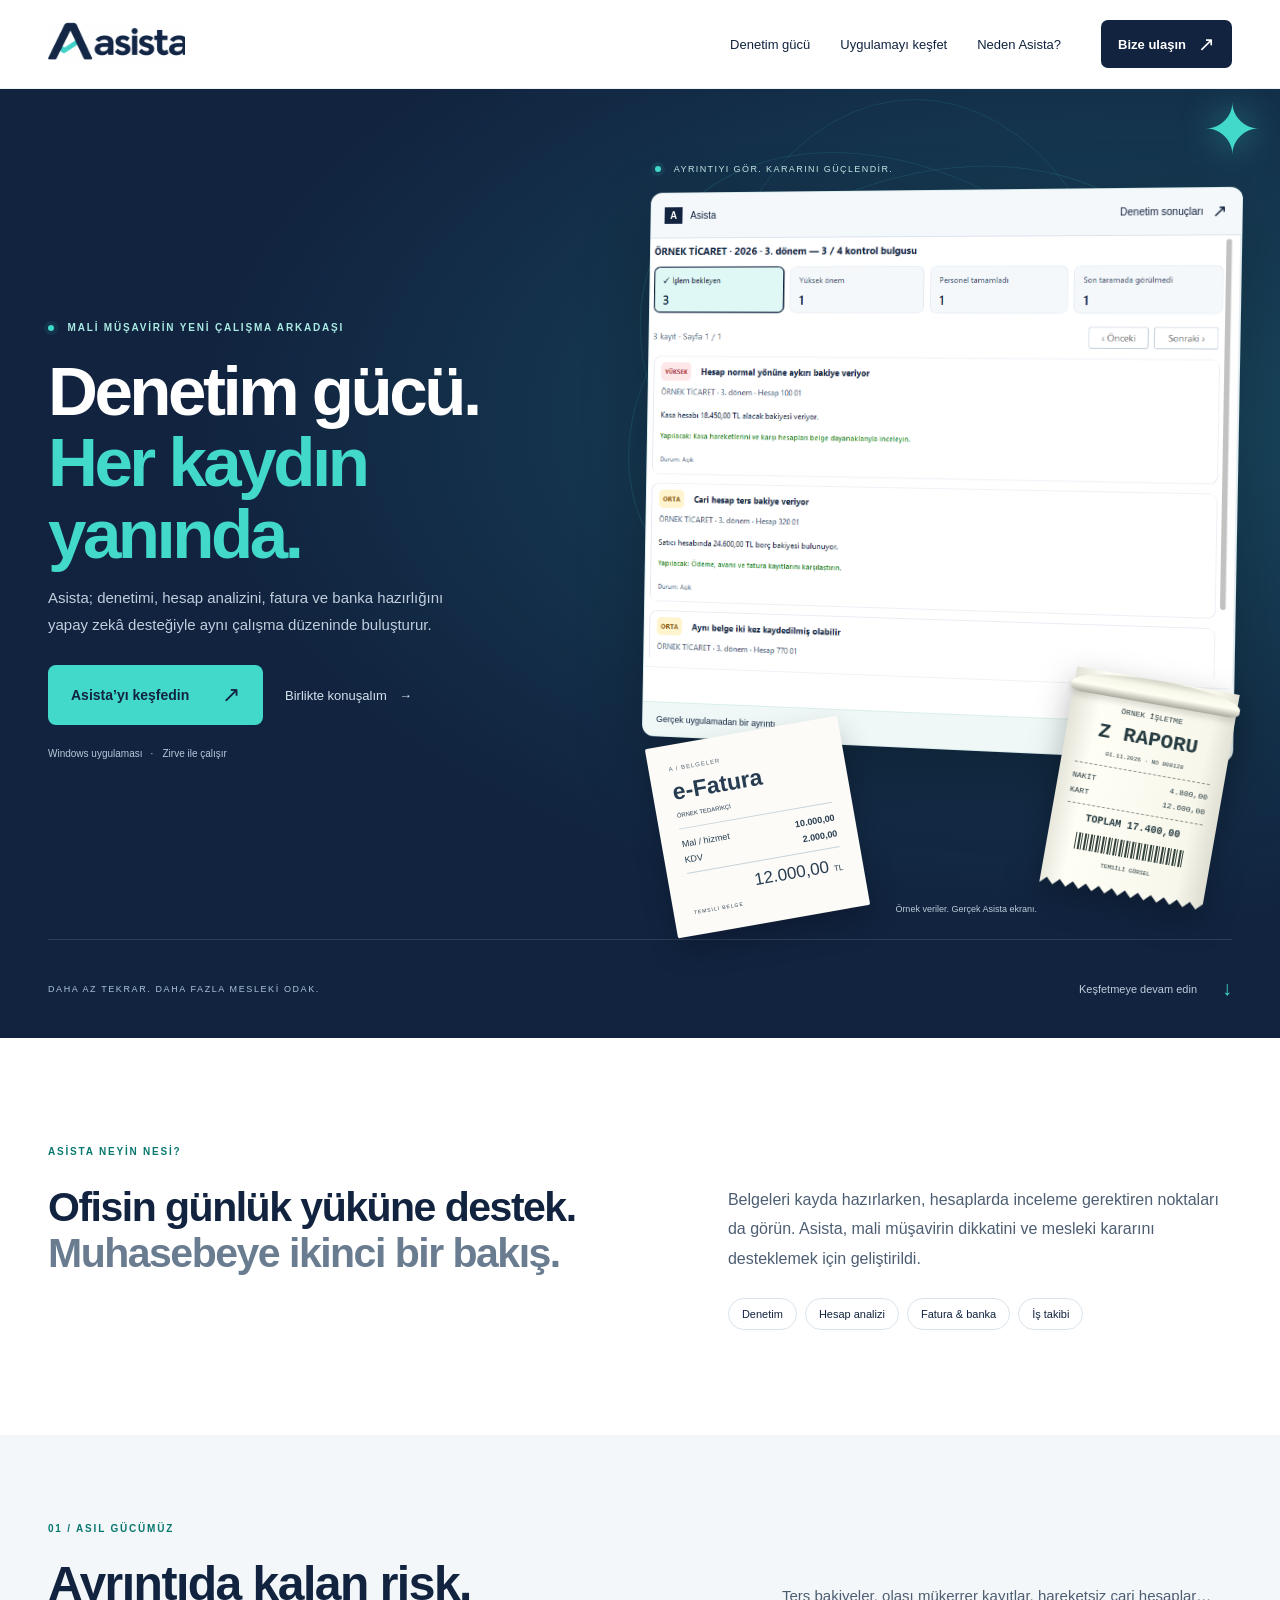
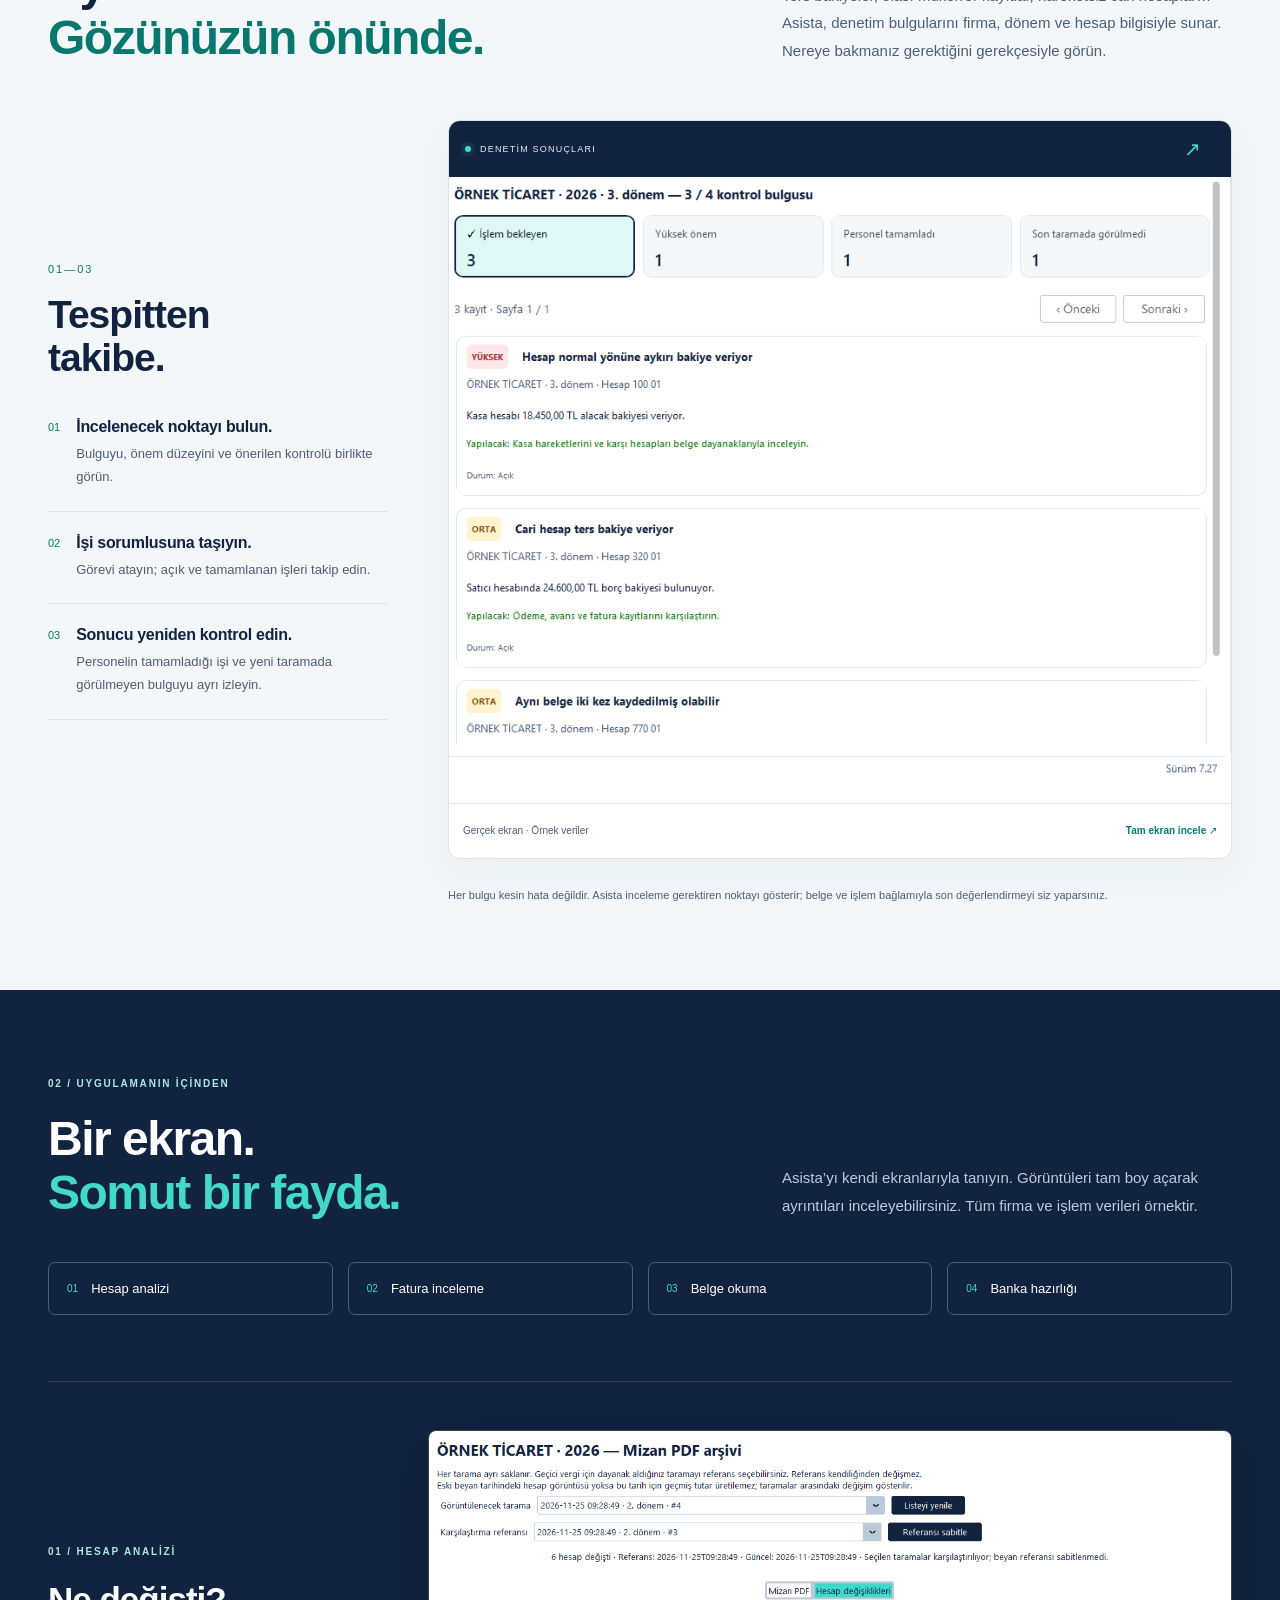
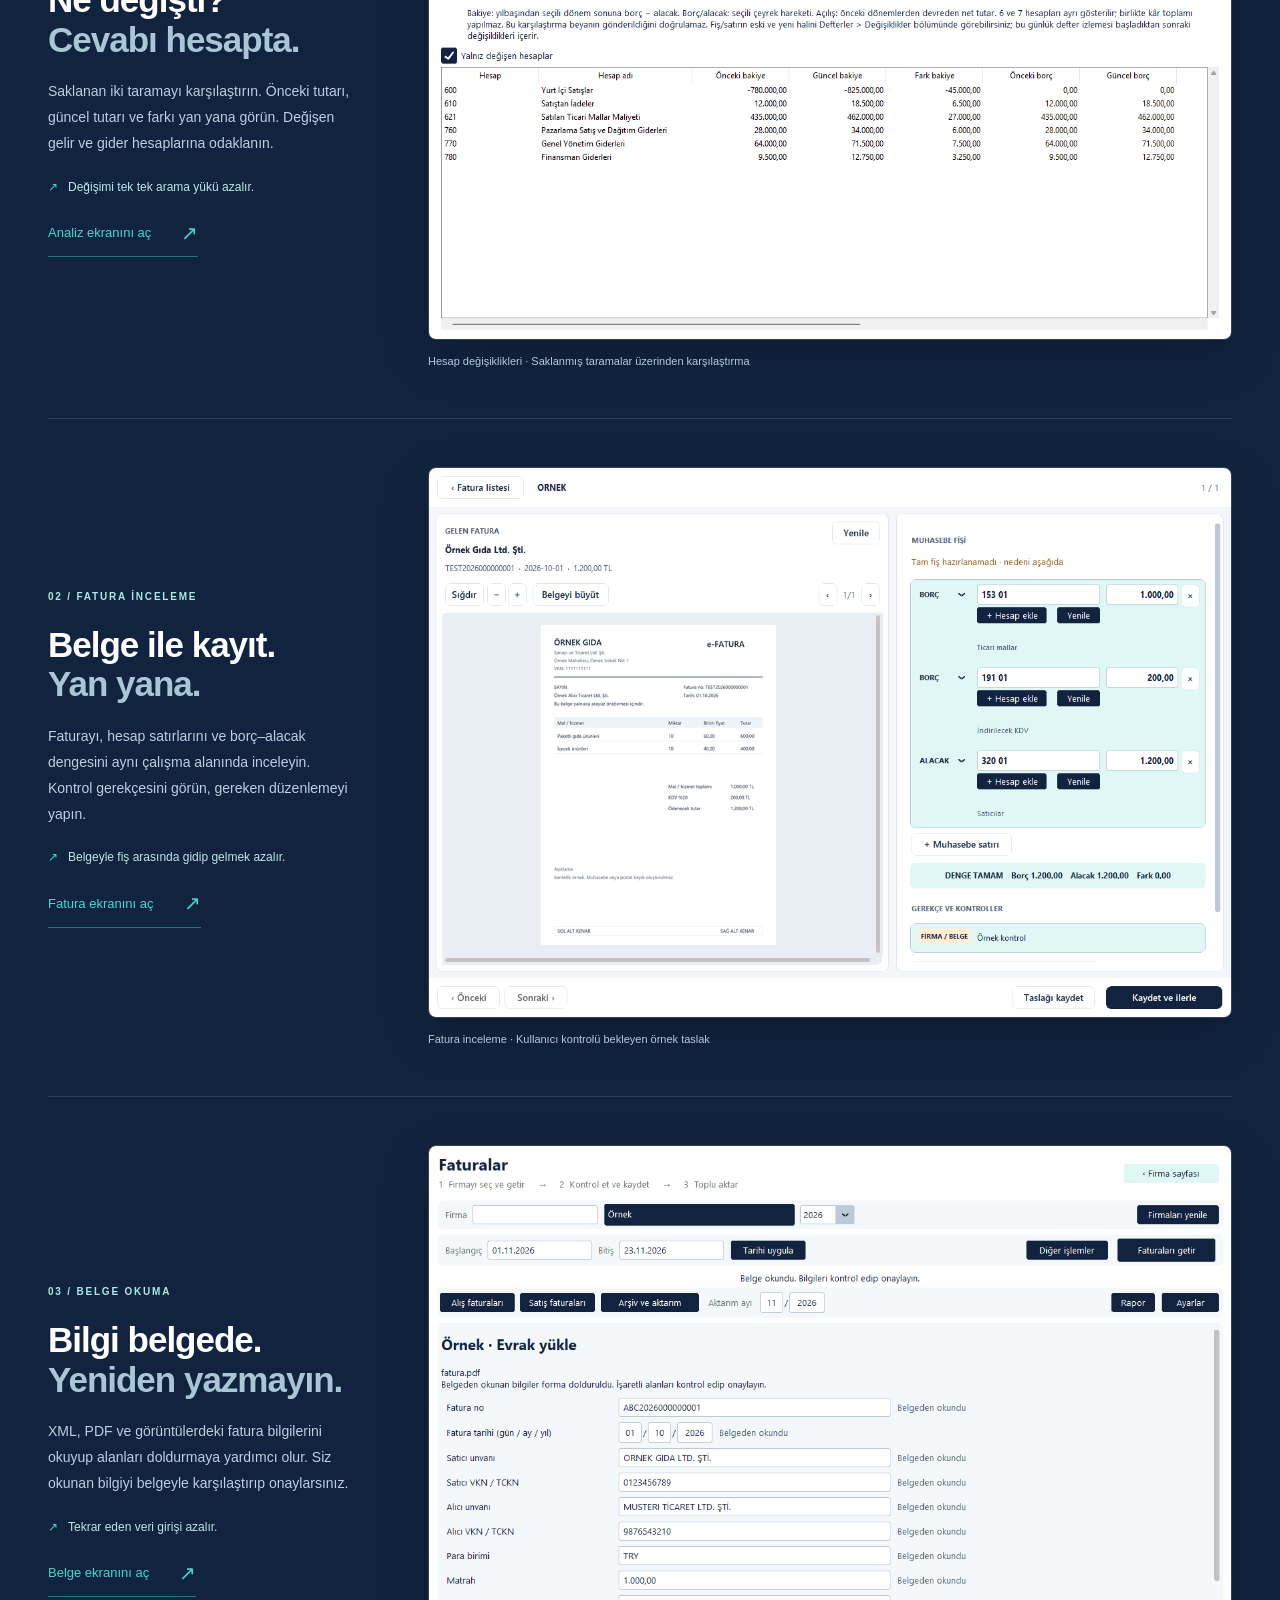
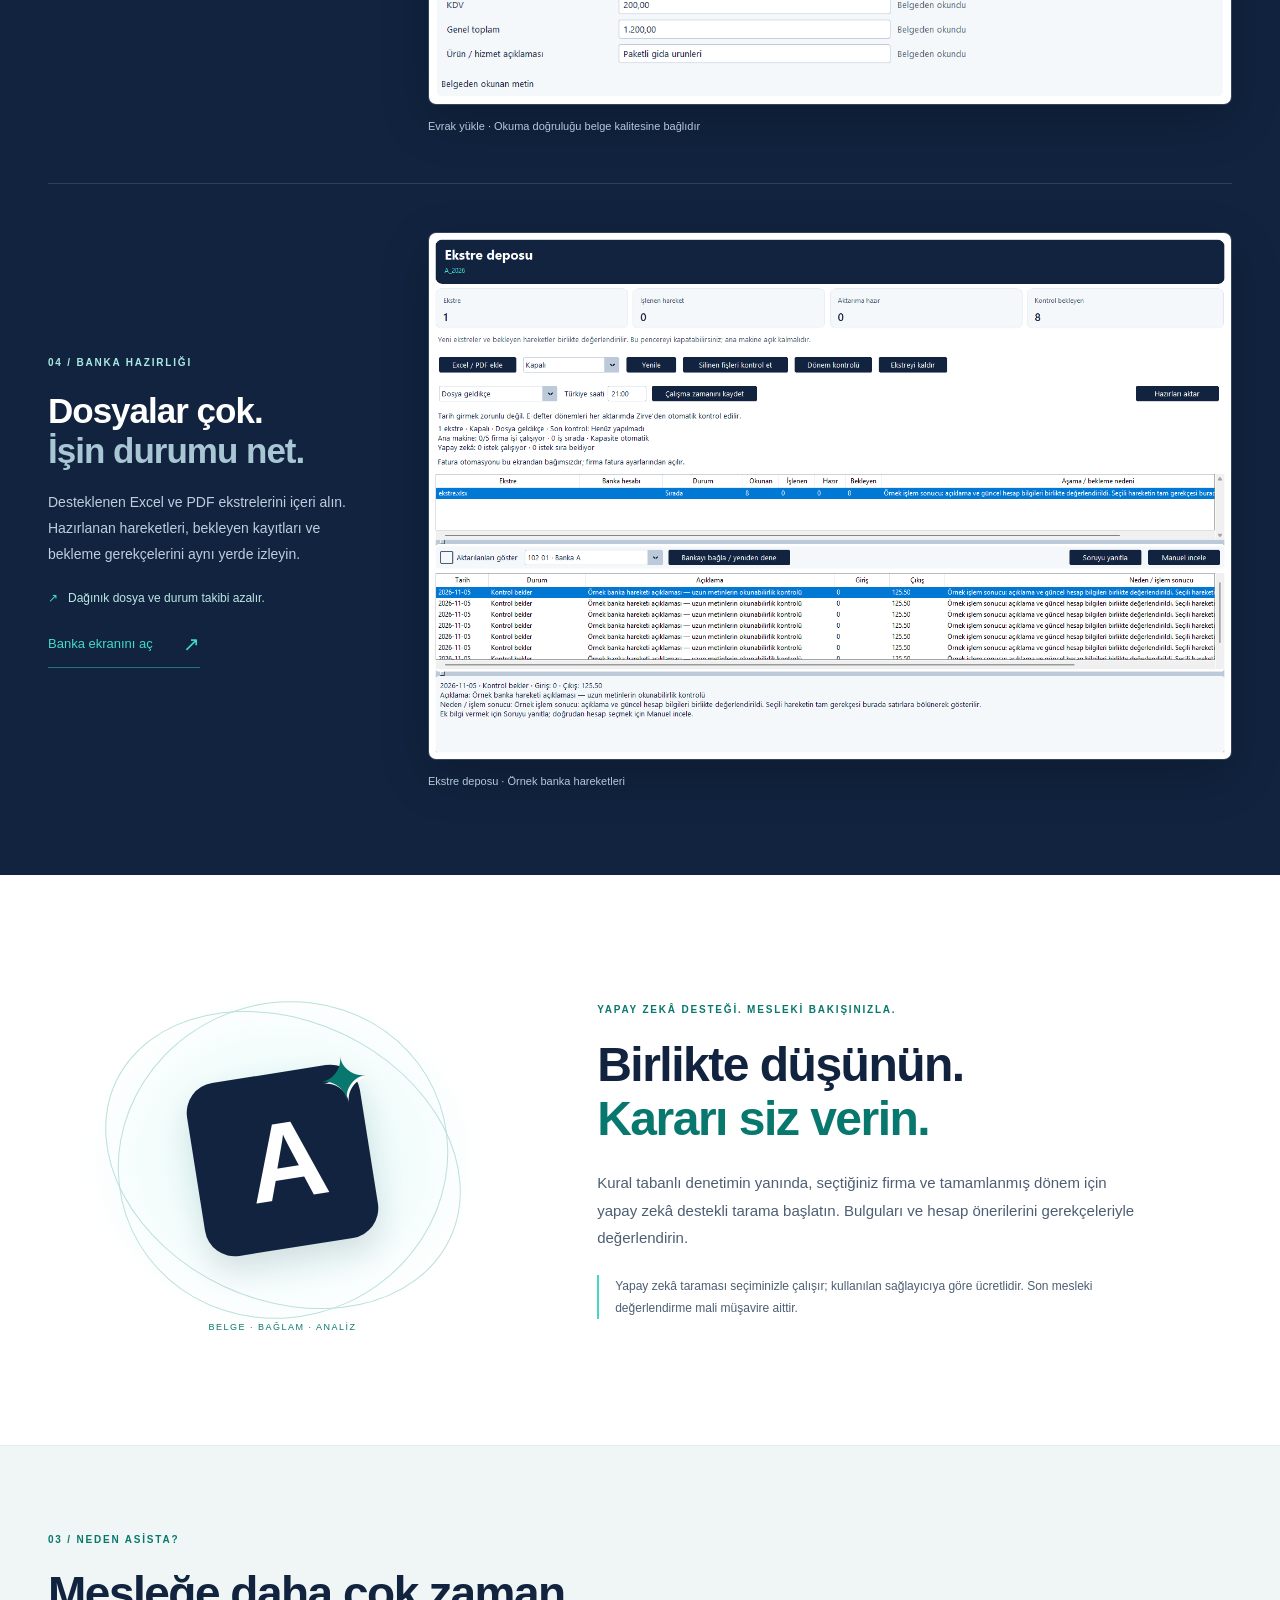
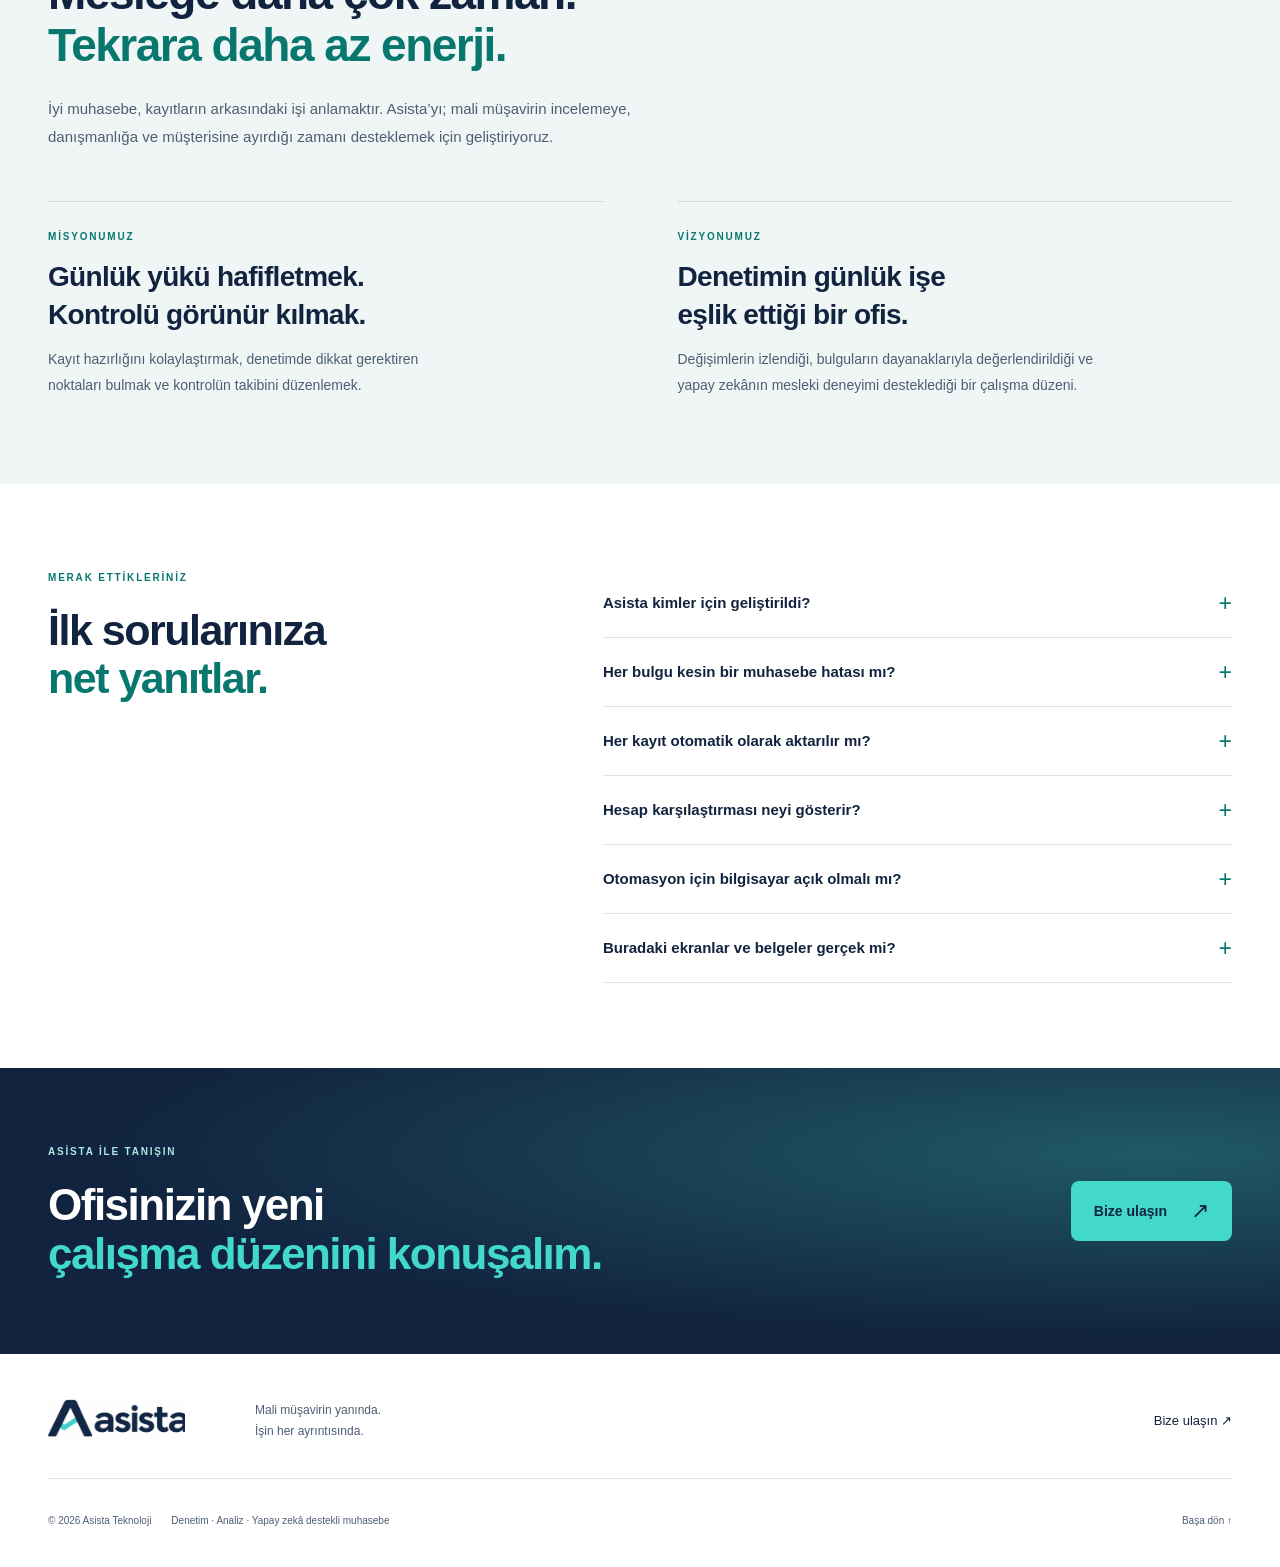
==== onizleme/index.html @ cbccfd56 "Publish mobile-first Asista design preview with phone sizes" ====
<!doctype html>
<html lang="tr"><head>
<meta charset="utf-8"><meta name="viewport" content="width=device-width,initial-scale=1">
<title>Asista — Muhasebenin içinde. Denetimin merkezinde.</title>
<meta name="description" content="Mali müşavirler için denetim ve yapay zekâ destekli muhasebe yardımcısı. Kayıtları hazırlayın, riskleri görün, kontrolü takip edin.">
<meta name="theme-color" content="#11233f"><meta property="og:title" content="Asista — Muhasebenin içinde. Denetimin merkezinde."><meta property="og:description" content="Denetim, hesap analizi, fatura ve banka hazırlığı. Mali müşavirin yanında."><link rel="icon" href="mark.svg" type="image/svg+xml"><link rel="stylesheet" href="style.css">
</head><body><a class="skip" href="#icerik">İçeriğe geç</a>
<header class="site-header"><div class="container header-inner"><a href="index.html" class="brand" aria-label="Asista ana sayfa"><img src="assets/asista-logo.jpg" width="180" height="120" alt="Asista"></a><nav class="desktop-nav" aria-label="Ana menü"><a href="#denetim">Denetim gücü</a><a href="#ekranlar">Uygulamayı keşfet</a><a href="#hakkimizda">Neden Asista?</a></nav><a class="header-contact" href="iletisim.html">Bize ulaşın <span aria-hidden="true">↗</span></a><details class="mobile-menu"><summary aria-label="Gezinme menüsü"><span class="menu-lines" aria-hidden="true"></span></summary><nav aria-label="Mobil menü"><a href="#denetim">Denetim gücü <span>01</span></a><a href="#ekranlar">Uygulamayı keşfet <span>02</span></a><a href="#hakkimizda">Neden Asista? <span>03</span></a><a href="iletisim.html">Bize ulaşın <span>↗</span></a></nav></details></div></header>
<main id="icerik">
<section class="hero"><div class="hero-grid container"><div class="hero-copy"><p class="eyebrow light"><span class="signal"></span> MALİ MÜŞAVİRİN YENİ ÇALIŞMA ARKADAŞI</p><h1>Denetim gücü.<br><span>Her kaydın<br>yanında.</span></h1><p class="hero-description">Asista; denetimi, hesap analizini, fatura ve banka hazırlığını yapay zekâ desteğiyle aynı çalışma düzeninde buluşturur.</p><div class="hero-actions"><a class="button mint" href="#denetim">Asista’yı keşfedin <span aria-hidden="true">↗</span></a><a class="quiet-link" href="iletisim.html">Birlikte konuşalım <span aria-hidden="true">→</span></a></div><div class="compatibility"><span>Windows uygulaması</span><span>Zirve ile çalışır</span></div></div>
<div class="hero-visual"><div class="orbital" aria-hidden="true"><i></i><i></i><i></i><span>✦</span></div><div class="visual-label"><span class="signal"></span> AYRINTIYI GÖR. KARARINI GÜÇLENDİR.</div><a class="hero-app" href="assets/denetim-sonuclari.png" target="_blank" rel="noopener" aria-label="Asista denetim ekranının tamamını aç"><div class="app-bar"><span><b>A</b> Asista</span><span>Denetim sonuçları <i aria-hidden="true">↗</i></span></div><div class="audit-crop"><img src="assets/denetim-sonuclari.png" width="1440" height="920" alt="Gerçek denetim ekranından ayrıntı: işlem bekleyen bulgular, kasa ve cari hesap kontrolleri."></div><div class="app-caption"><span>Gerçek uygulamadan bir ayrıntı</span><span>Tamamını aç ↗</span></div></a>
<div class="paper-composition" aria-label="Temsili fatura ve kıvrık Z raporu görselleri"><div class="invoice-paper"><span class="paper-brand">A / BELGELER</span><strong>e-Fatura</strong><small>ÖRNEK TEDARİKÇİ</small><div class="paper-rule"></div><div class="paper-row"><span>Mal / hizmet</span><b>10.000,00</b></div><div class="paper-row"><span>KDV</span><b>2.000,00</b></div><div class="paper-total">12.000,00 <small>TL</small></div><span class="paper-demo">TEMSİLİ BELGE</span></div><div class="receipt"><div class="receipt-roll"></div><div class="receipt-content"><span>ÖRNEK İŞLETME</span><strong>Z RAPORU</strong><small>01.11.2026 · NO 000128</small><div class="receipt-dash"></div><div class="paper-row"><span>NAKİT</span><span>4.800,00</span></div><div class="paper-row"><span>KART</span><span>12.600,00</span></div><div class="receipt-dash"></div><b>TOPLAM 17.400,00</b><div class="barcode" aria-hidden="true"></div><small>TEMSİLİ GÖRSEL</small></div></div></div><p class="visual-note">Örnek veriler. Gerçek Asista ekranı.</p></div></div><div class="hero-bottom container"><span>DAHA AZ TEKRAR. DAHA FAZLA MESLEKİ ODAK.</span><a href="#denetim" aria-label="Denetim bölümüne ilerle">Keşfetmeye devam edin <span aria-hidden="true">↓</span></a></div></section>
<section class="identity container"><p class="eyebrow">ASİSTA NEYİN NESİ?</p><h2>Ofisin günlük yüküne destek.<br><span>Muhasebeye ikinci bir bakış.</span></h2><p>Belgeleri kayda hazırlarken, hesaplarda inceleme gerektiren noktaları da görün. Asista, mali müşavirin dikkatini ve mesleki kararını desteklemek için geliştirildi.</p><div class="identity-tags"><span>Denetim</span><span>Hesap analizi</span><span>Fatura & banka</span><span>İş takibi</span></div></section>
<section class="audit-section" id="denetim"><div class="container"><div class="section-heading"><div><p class="eyebrow">01 / ASIL GÜCÜMÜZ</p><h2>Ayrıntıda kalan risk.<br><em>Gözünüzün önünde.</em></h2></div><p>Ters bakiyeler, olası mükerrer kayıtlar, hareketsiz cari hesaplar… Asista, denetim bulgularını firma, dönem ve hesap bilgisiyle sunar. Nereye bakmanız gerektiğini gerekçesiyle görün.</p></div><div class="audit-story"><div class="audit-story-copy"><span class="section-index">01—03</span><h3>Tespitten<br>takibe.</h3><ol class="audit-steps"><li><span>01</span><div><h4>İncelenecek noktayı bulun.</h4><p>Bulguyu, önem düzeyini ve önerilen kontrolü birlikte görün.</p></div></li><li><span>02</span><div><h4>İşi sorumlusuna taşıyın.</h4><p>Görevi atayın; açık ve tamamlanan işleri takip edin.</p></div></li><li><span>03</span><div><h4>Sonucu yeniden kontrol edin.</h4><p>Personelin tamamladığı işi ve yeni taramada görülmeyen bulguyu ayrı izleyin.</p></div></li></ol></div><figure class="audit-panel"><div class="frame-label"><span class="signal"></span> DENETİM SONUÇLARI <a href="assets/denetim-sonuclari.png" target="_blank" rel="noopener" aria-label="Denetim ekranını tam boy aç">↗</a></div><a class="detail-image" href="assets/denetim-sonuclari.png" target="_blank" rel="noopener"><img src="assets/denetim-sonuclari.png" width="1440" height="920" loading="lazy" alt="Asista’nın gerçek denetim ekranında örnek kasa ve cari ters bakiye bulguları"></a><figcaption><span>Gerçek ekran · Örnek veriler</span><a href="assets/denetim-sonuclari.png" target="_blank" rel="noopener">Tam ekran incele ↗</a></figcaption></figure></div><p class="context-note">Her bulgu kesin hata değildir. Asista inceleme gerektiren noktayı gösterir; belge ve işlem bağlamıyla son değerlendirmeyi siz yaparsınız.</p></div></section>
<section class="product-section" id="ekranlar"><div class="container"><div class="section-heading"><div><p class="eyebrow light">02 / UYGULAMANIN İÇİNDEN</p><h2>Bir ekran.<br><span>Somut bir fayda.</span></h2></div><p>Asista’yı kendi ekranlarıyla tanıyın. Görüntüleri tam boy açarak ayrıntıları inceleyebilirsiniz. Tüm firma ve işlem verileri örnektir.</p></div><nav class="product-nav" aria-label="Uygulama örnekleri"><a href="#analiz">01 <span>Hesap analizi</span></a><a href="#fatura">02 <span>Fatura inceleme</span></a><a href="#belge">03 <span>Belge okuma</span></a><a href="#banka">04 <span>Banka hazırlığı</span></a></nav>
<article class="product-item" id="analiz"><div class="product-copy"><p class="eyebrow light">01 / HESAP ANALİZİ</p><h3>Ne değişti?<br><span>Cevabı hesapta.</span></h3><p>Saklanan iki taramayı karşılaştırın. Önceki tutarı, güncel tutarı ve farkı yan yana görün. Değişen gelir ve gider hesaplarına odaklanın.</p><div class="value-line"><span aria-hidden="true">↗</span> Değişimi tek tek arama yükü azalır.</div><a class="image-link" href="assets/hesap-analizi.png" target="_blank" rel="noopener">Analiz ekranını aç <span>↗</span></a></div><figure><a href="assets/hesap-analizi.png" target="_blank" rel="noopener"><img src="assets/hesap-analizi.png" width="1200" height="760" loading="lazy" alt="Örnek gelir ve gider hesaplarının önceki, güncel ve fark tutarlarını gösteren gerçek Asista ekranı"></a><figcaption>Hesap değişiklikleri · Saklanmış taramalar üzerinden karşılaştırma</figcaption></figure></article>
<article class="product-item" id="fatura"><div class="product-copy"><p class="eyebrow light">02 / FATURA İNCELEME</p><h3>Belge ile kayıt.<br><span>Yan yana.</span></h3><p>Faturayı, hesap satırlarını ve borç–alacak dengesini aynı çalışma alanında inceleyin. Kontrol gerekçesini görün, gereken düzenlemeyi yapın.</p><div class="value-line"><span aria-hidden="true">↗</span> Belgeyle fiş arasında gidip gelmek azalır.</div><a class="image-link" href="assets/fatura-inceleme.png" target="_blank" rel="noopener">Fatura ekranını aç <span>↗</span></a></div><figure><a href="assets/fatura-inceleme.png" target="_blank" rel="noopener"><img src="assets/fatura-inceleme.png" width="1200" height="820" loading="lazy" alt="Gerçek Asista ekranında örnek fatura görüntüsü ve muhasebe fişi yan yana"></a><figcaption>Fatura inceleme · Kullanıcı kontrolü bekleyen örnek taslak</figcaption></figure></article>
<article class="product-item" id="belge"><div class="product-copy"><p class="eyebrow light">03 / BELGE OKUMA</p><h3>Bilgi belgede.<br><span>Yeniden yazmayın.</span></h3><p>XML, PDF ve görüntülerdeki fatura bilgilerini okuyup alanları doldurmaya yardımcı olur. Siz okunan bilgiyi belgeyle karşılaştırıp onaylarsınız.</p><div class="value-line"><span aria-hidden="true">↗</span> Tekrar eden veri girişi azalır.</div><a class="image-link" href="assets/belge-okuma.png" target="_blank" rel="noopener">Belge ekranını aç <span>↗</span></a></div><figure><a href="assets/belge-okuma.png" target="_blank" rel="noopener"><img src="assets/belge-okuma.png" width="1180" height="820" loading="lazy" alt="PDF’den okunan örnek fatura numarası, tarih, matrah ve KDV alanları"></a><figcaption>Evrak yükle · Okuma doğruluğu belge kalitesine bağlıdır</figcaption></figure></article>
<article class="product-item" id="banka"><div class="product-copy"><p class="eyebrow light">04 / BANKA HAZIRLIĞI</p><h3>Dosyalar çok.<br><span>İşin durumu net.</span></h3><p>Desteklenen Excel ve PDF ekstrelerini içeri alın. Hazırlanan hareketleri, bekleyen kayıtları ve bekleme gerekçelerini aynı yerde izleyin.</p><div class="value-line"><span aria-hidden="true">↗</span> Dağınık dosya ve durum takibi azalır.</div><a class="image-link" href="assets/ekstre-deposu.png" target="_blank" rel="noopener">Banka ekranını aç <span>↗</span></a></div><figure><a href="assets/ekstre-deposu.png" target="_blank" rel="noopener"><img src="assets/ekstre-deposu.png" width="1450" height="950" loading="lazy" alt="Asista ekstre deposunda dosyalar, hareketler ve kontrol bekleyen örnek kayıtlar"></a><figcaption>Ekstre deposu · Örnek banka hareketleri</figcaption></figure></article></div></section>
<section class="ai-section container"><div class="ai-mark" aria-hidden="true"><div class="ai-ring"></div><span>A<span>✦</span></span><small>BELGE · BAĞLAM · ANALİZ</small></div><div class="ai-copy"><p class="eyebrow">YAPAY ZEKÂ DESTEĞİ. MESLEKİ BAKIŞINIZLA.</p><h2>Birlikte düşünün.<br><em>Kararı siz verin.</em></h2><p>Kural tabanlı denetimin yanında, seçtiğiniz firma ve tamamlanmış dönem için yapay zekâ destekli tarama başlatın. Bulguları ve hesap önerilerini gerekçeleriyle değerlendirin.</p><p class="small-note">Yapay zekâ taraması seçiminizle çalışır; kullanılan sağlayıcıya göre ücretlidir. Son mesleki değerlendirme mali müşavire aittir.</p></div></section>
<section class="purpose-section" id="hakkimizda"><div class="container"><div class="purpose-intro"><p class="eyebrow">03 / NEDEN ASİSTA?</p><h2>Mesleğe daha çok zaman.<br><em>Tekrara daha az enerji.</em></h2><p>İyi muhasebe, kayıtların arkasındaki işi anlamaktır. Asista’yı; mali müşavirin incelemeye, danışmanlığa ve müşterisine ayırdığı zamanı desteklemek için geliştiriyoruz.</p></div><div class="purpose-columns"><article><span>MİSYONUMUZ</span><h3>Günlük yükü hafifletmek.<br>Kontrolü görünür kılmak.</h3><p>Kayıt hazırlığını kolaylaştırmak, denetimde dikkat gerektiren noktaları bulmak ve kontrolün takibini düzenlemek.</p></article><article><span>VİZYONUMUZ</span><h3>Denetimin günlük işe<br>eşlik ettiği bir ofis.</h3><p>Değişimlerin izlendiği, bulguların dayanaklarıyla değerlendirildiği ve yapay zekânın mesleki deneyimi desteklediği bir çalışma düzeni.</p></article></div></div></section>
<section class="faq-section container"><div><p class="eyebrow">MERAK ETTİKLERİNİZ</p><h2>İlk sorularınıza<br><em>net yanıtlar.</em></h2></div><div class="faq-list"><details><summary>Asista kimler için geliştirildi?<span aria-hidden="true">+</span></summary><p>Mali müşavirler ve muhasebe ofisleri için. Mevcut Windows uygulaması Zirve muhasebe altyapısıyla çalışır; firma, hesap planı ve erişim bilgileri kurulumda tanımlanır.</p></details><details><summary>Her bulgu kesin bir muhasebe hatası mı?<span aria-hidden="true">+</span></summary><p>Hayır. Bulgu, inceleme gerektiren bir durumu gösterir. Asista hesabı, önem düzeyini ve önerilen kontrolü sunar. Belge ve işlem bağlamıyla değerlendirmeyi mali müşavir yapar.</p></details><details><summary>Her kayıt otomatik olarak aktarılır mı?<span aria-hidden="true">+</span></summary><p>İşleyiş otomasyon ayarlarına ve kayıt kontrollerine bağlıdır. Eksik veya belirsiz kayıtlar inceleme bekler; hazırlanan fişleri düzenleyebilirsiniz.</p></details><details><summary>Hesap karşılaştırması neyi gösterir?<span aria-hidden="true">+</span></summary><p>Aynı döneme ait saklanmış taramalar arasındaki hesap değişikliklerini gösterir. Eski tarihli bir tarama yoksa o güne ait tutar üretmez; beyanname gönderimini veya onayını doğrulamaz.</p></details><details><summary>Otomasyon için bilgisayar açık olmalı mı?<span aria-hidden="true">+</span></summary><p>Evet. Arka plan işleri için ofisin ana makinesi ve Asista servisi açık kalmalıdır. Terminaller kendi ana makinelerine bağlanır.</p></details><details><summary>Buradaki ekranlar ve belgeler gerçek mi?<span aria-hidden="true">+</span></summary><p>Uygulama ekranları gerçektir; firma ve işlem verileri örnektir. Fatura ve kıvrık Z raporu tanıtım görselleridir. Z raporu görseli, ayrı bir işleme özelliği vaadi değildir.</p></details></div></section>
<section class="contact-band"><div class="container"><div><p class="eyebrow light">ASİSTA İLE TANIŞIN</p><h2>Ofisinizin yeni<br><span>çalışma düzenini konuşalım.</span></h2></div><a class="button mint" href="iletisim.html">Bize ulaşın <span aria-hidden="true">↗</span></a></div></section>
</main><footer class="site-footer container"><div class="footer-top"><a href="index.html" class="brand" aria-label="Asista ana sayfa"><img src="assets/asista-logo.jpg" width="180" height="120" alt="Asista"></a><p>Mali müşavirin yanında.<br>İşin her ayrıntısında.</p><a href="iletisim.html">Bize ulaşın ↗</a></div><div class="footer-bottom"><span>© 2026 Asista Teknoloji</span><span>Denetim · Analiz · Yapay zekâ destekli muhasebe</span><a href="#">Başa dön ↑</a></div></footer><nav class="mobile-dock" aria-label="Hızlı erişim"><a href="#ekranlar">Uygulamayı keşfet <span aria-hidden="true">↓</span></a><a href="iletisim.html">Bize ulaşın <span aria-hidden="true">↗</span></a></nav>
</body></html>
---- onizleme/style.css ----
/* Asista: mobile-first product presentation. */
:root{--navy:#11233f;--mint:#42d9cb;--muted:#4d5e73;--line:#dbe4ed;--soft:#f3f7fa;--green:#08786f;font-family:Inter,'Segoe UI',Arial,sans-serif;color:var(--navy);font-synthesis:none;scroll-behavior:smooth;scroll-padding-top:24px}
*{box-sizing:border-box}body{margin:0;background:#fff}a{color:inherit;text-decoration:none}button,input,textarea{font:inherit}img{max-width:100%;height:auto}figure,p,h1,h2,h3,h4{margin:0}a,summary{-webkit-tap-highlight-color:transparent}a:focus-visible,summary:focus-visible,input:focus-visible,textarea:focus-visible,button:focus-visible{outline:3px solid #08786f;outline-offset:5px}::selection{background:var(--mint);color:var(--navy)}.container{width:min(1240px,calc(100% - 40px));margin-inline:auto}.skip{position:fixed;left:16px;top:-100px;z-index:100;padding:16px;background:white;color:var(--navy)}.skip:focus{top:12px}.site-header{position:relative;z-index:20;background:#fff;border-bottom:1px solid #eef2f5}.header-inner{height:76px;display:flex;align-items:center;gap:16px}.brand{width:137px;height:44px;position:relative;display:block;overflow:hidden;flex-shrink:0}.brand img{position:absolute;max-width:none;width:165px;height:110px;left:-12px;top:-35px}.desktop-nav{display:none}.header-contact{margin-left:auto;display:flex;align-items:center;gap:12px;min-height:44px;font-size:13px;font-weight:650;white-space:nowrap}.header-contact span{font-size:20px}.mobile-menu>summary{display:grid;place-items:center;width:44px;height:44px;list-style:none;cursor:pointer;border:1px solid var(--line);border-radius:50%}.mobile-menu>summary::-webkit-details-marker{display:none}.menu-lines{width:16px;height:9px;border-block:1.5px solid var(--navy)}.mobile-menu[open] .menu-lines{transform:rotate(-45deg);height:0;border-bottom:0}.mobile-menu[open] .menu-lines:after{content:'';display:block;border-top:1.5px solid;transform:rotate(90deg)}.mobile-menu nav{position:absolute;top:76px;left:0;right:0;background:#fff;padding:10px 20px 24px;box-shadow:0 20px 30px #11233f20}.mobile-menu nav a{display:flex;align-items:center;justify-content:space-between;min-height:58px;border-bottom:1px solid var(--line);font-size:17px}.mobile-menu nav a span{font-size:12px;color:var(--muted)}
.eyebrow{font-size:10px;line-height:1.7;font-weight:700;letter-spacing:1.8px;color:var(--green);margin-bottom:20px}.eyebrow.light{color:#a9eae2}.signal{display:inline-block;width:6px;height:6px;background:var(--mint);border-radius:50%;box-shadow:0 0 0 4px #42d9cb16;margin-right:9px}.hero{color:white;background:radial-gradient(ellipse at 85% 35%,#194a60 0%,transparent 58%),var(--navy);overflow:hidden}.hero-grid{display:grid;gap:16px;padding-top:40px}.hero h1{font-size:clamp(46px,11.8vw,68px);font-weight:600;letter-spacing:-2.6px;line-height:1.035}.hero h1>span{color:var(--mint)}.hero-lead{margin-top:25px;font-size:19px;line-height:1.5;letter-spacing:-.3px}.hero-description{max-width:420px;font-size:14px;line-height:1.8;color:#c0cedd;margin-top:14px}.hero-actions{display:flex;flex-wrap:wrap;gap:10px 22px;align-items:center;margin-top:27px}.button{display:inline-flex;align-items:center;justify-content:space-between;gap:24px;min-height:54px;padding:16px 22px;border-radius:8px;font-size:14px;font-weight:650;background:var(--navy);color:white;border:1px solid transparent;transition:transform .2s,box-shadow .2s}.button.mint{background:var(--mint);color:var(--navy)}.button:hover{transform:translateY(-2px);box-shadow:0 8px 25px #0002}.button>span{font-size:22px;font-weight:400}.quiet-link{min-height:48px;display:inline-flex;align-items:center;gap:12px;font-size:13px;color:#d4e2ee}.compatibility{display:flex;gap:20px;margin-top:23px;font-size:10px;color:#b5c9db}.compatibility span+span{position:relative}.compatibility span+span:before{content:'·';position:absolute;left:-12px}.hero-visual{position:relative;isolation:isolate;min-width:0;padding:32px 0 0}.orbital{position:absolute;inset:0;z-index:-1;overflow:hidden}.orbital i{position:absolute;width:400px;aspect-ratio:1;border:1px solid #42d9cb24;border-radius:50%;left:30px;top:10px;transform:rotate(-25deg) scaleY(.72)}.orbital i:nth-child(2){transform:rotate(35deg) scaleY(.72)}.orbital i:nth-child(3){transform:rotate(90deg) scaleY(.72)}.orbital>span{position:absolute;right:15px;top:8px;font-size:50px;color:var(--mint);text-shadow:0 0 35px #42d9cb88}.visual-label{font-size:9px;letter-spacing:1.4px;color:#c6e7e7;margin:0 0 16px}.hero-app{position:relative;display:block;background:white;border:1px solid #9acac955;border-radius:12px;overflow:hidden;color:var(--navy);box-shadow:0 28px 70px #0004;z-index:2}.app-bar{display:flex;justify-content:space-between;align-items:center;padding:12px 14px;background:#f5f8fb;font-size:10px;border-bottom:1px solid var(--line)}.app-bar>span{display:flex;align-items:center;gap:8px}.app-bar b{background:var(--navy);color:white;padding:3px 6px}.app-bar i{font-size:17px;font-style:normal}.audit-crop{position:relative;aspect-ratio:1.27;overflow:hidden;background:#fff}.audit-crop img{display:block;width:160%;max-width:none;margin-left:-60%;margin-top:-25%;height:auto}.app-caption{display:flex;justify-content:space-between;gap:10px;font-size:9px;padding:12px 14px;background:#eff8f7;border-top:1px solid #d8eeeb}.paper-composition{position:relative;height:150px;z-index:3;pointer-events:none;margin-top:-20px}.invoice-paper{position:absolute;left:12px;top:7px;transform:rotate(-10deg);width:160px;padding:16px;color:#273c51;background:#fcfbf7;box-shadow:0 14px 30px #0003;font-size:7px;border-radius:2px}.paper-brand{font-size:6px;letter-spacing:1px;color:#5a6978}.invoice-paper>strong{display:block;font-size:18px;margin:7px 0}.invoice-paper>small{display:block;font-size:6px}.paper-rule{border-top:1px solid #c9d3d9;margin:10px 0}.paper-row{display:flex;justify-content:space-between;gap:8px;margin:6px 0}.paper-total{font-size:17px;text-align:right;border-top:1px solid #c9d3d9;margin-top:8px;padding-top:8px}.paper-total small{font-size:8px}.paper-demo{display:block;margin-top:8px;font-size:5px;letter-spacing:1px}.receipt{position:absolute;right:15px;top:-3px;width:145px;transform:rotate(10deg);color:#263b40;font-family:'Courier New',monospace;filter:drop-shadow(0 12px 16px #0004)}.receipt-roll{position:absolute;left:-3px;right:-3px;top:0;height:24px;border-radius:50% 50% 6% 6% / 65% 65% 20% 20%;background:linear-gradient(#d2d2c6,#f7f6e9 30%,#fffef3 62%,#aaa99e);z-index:2;box-shadow:0 4px 6px #0002}.receipt-content{padding:29px 12px 18px;background:linear-gradient(92deg,#e3e2d7,#fffef5 18%,#f8f7ec 83%,#deddd2);clip-path:polygon(0 0,100% 0,100% 97%,96% 100%,92% 97%,88% 100%,84% 97%,80% 100%,76% 97%,72% 100%,68% 97%,64% 100%,60% 97%,56% 100%,52% 97%,48% 100%,44% 97%,40% 100%,36% 97%,32% 100%,28% 97%,24% 100%,20% 97%,16% 100%,12% 97%,8% 100%,4% 97%,0 100%);text-align:center;font-size:6px}.receipt-content>strong{display:block;font-size:17px;margin:7px 0}.receipt-content>small{display:block;font-size:5px}.receipt-content>b{display:block;font-size:8px}.receipt-dash{border-top:1px dashed #8c958e;margin:8px 0}.barcode{height:17px;width:80%;margin:9px auto;background:repeating-linear-gradient(90deg,#34443d 0 1px,transparent 1px 3px,#34443d 3px 5px,transparent 5px 6px)}.visual-note{margin:24px 0 0;font-size:9px;text-align:center;color:#bbceda}.hero-bottom{padding-block:25px;display:flex;justify-content:space-between;align-items:center;gap:12px;border-top:1px solid #ffffff20;margin-top:32px}.hero-bottom>span{font-size:8px;letter-spacing:1.6px;color:#a9c4d6}.hero-bottom>a{display:none}
h2{font-size:clamp(31px,7.8vw,46px);line-height:1.12;letter-spacing:-1.5px;font-weight:600}h2 em{font-style:normal;color:var(--green)}.identity{padding-block:66px}.identity>p:not(.eyebrow){font-size:16px;line-height:1.85;color:var(--muted);max-width:630px;margin-top:24px}.identity h2 span{color:#6a7c90}.identity-tags{display:flex;flex-wrap:wrap;gap:8px;margin-top:28px}.identity-tags span{border:1px solid var(--line);padding:9px 13px;border-radius:50px;font-size:11px}.audit-section{background:var(--soft);padding-block:65px}.section-heading{display:grid;gap:24px}.section-heading>p{font-size:15px;color:var(--muted);line-height:1.85;max-width:450px}.audit-story{display:grid;gap:30px;margin-top:36px}.section-index{font-size:11px;letter-spacing:2px;color:var(--green)}.audit-story-copy>h3{display:none}.audit-steps{list-style:none;margin:10px 0 0;padding:0}.audit-steps li{display:flex;gap:16px;padding:22px 0;border-bottom:1px solid var(--line)}.audit-steps li>span{font-size:11px;color:var(--green);padding-top:3px}.audit-steps h4{font-size:17px;font-weight:650;letter-spacing:-.3px}.audit-steps p{margin-top:7px;line-height:1.75;font-size:14px;color:var(--muted)}.audit-panel{min-width:0;border:1px solid var(--line);border-radius:12px;overflow:hidden;background:white;box-shadow:0 15px 40px #11233f0b;align-self:center}.frame-label{display:flex;align-items:center;font-size:9px;letter-spacing:1.2px;padding:6px 16px;background:var(--navy);color:#e0eff7}.frame-label>a{margin-left:auto;display:grid;place-items:center;width:44px;height:44px;font-size:20px;color:var(--mint)}.detail-image{display:block;overflow:hidden;aspect-ratio:1.14}.detail-image img{width:160%;max-width:none;margin-left:-60%;margin-top:-25%;display:block}.audit-panel figcaption{display:flex;flex-wrap:wrap;align-items:center;justify-content:space-between;gap:4px;padding:5px 14px;font-size:10px;border-top:1px solid var(--line);color:var(--muted)}figcaption a{min-height:44px;display:inline-flex;align-items:center;color:var(--green);font-weight:600}.context-note{font-size:12px;line-height:1.8;color:var(--muted);margin-top:27px;max-width:760px}
.product-section{padding-block:65px;background:var(--navy);color:#fff;overflow:hidden}.product-section .section-heading h2>span{color:var(--mint)}.product-section .section-heading>p{color:#bbcbdc}.product-nav{display:flex;gap:12px;overflow:auto;scroll-snap-type:x proximity;margin:30px -20px 0;padding:0 20px 18px;scrollbar-width:thin;scrollbar-color:#42647d transparent}.product-nav>a{display:flex;align-items:center;gap:13px;white-space:nowrap;border:1px solid #496078;border-radius:7px;padding:14px 16px;min-height:48px;font-size:10px;color:var(--mint);scroll-snap-align:start}.product-nav>a span{font-size:13px;color:white}.product-nav>a:hover{border-color:var(--mint);background:#ffffff08}.product-item{display:grid;gap:25px;padding-top:45px;margin-top:15px;border-top:1px solid #ffffff20;scroll-margin-top:24px}.product-copy h3{font-size:32px;line-height:1.13;font-weight:600;letter-spacing:-1px}.product-copy h3 span{color:#a9c6d5}.product-copy>p:not(.eyebrow){font-size:14px;line-height:1.85;color:#bdcede;margin-top:20px;max-width:420px}.value-line{font-size:12px;line-height:1.7;color:#bce7e3;display:flex;gap:10px;margin-top:20px}.value-line>span{color:var(--mint)}.image-link{display:inline-flex;align-items:center;gap:30px;min-height:48px;border-bottom:1px solid #42d9cb70;color:var(--mint);font-size:13px;margin-top:12px}.image-link span{font-size:20px}.product-item figure{min-width:0}.product-item figure img{display:block;width:100%;border-radius:8px;border:1px solid #ffffff25;box-shadow:0 16px 50px #0003}.product-item figcaption{font-size:10px;line-height:1.7;color:#b4c8d9;margin-top:12px}.product-item:last-child{padding-bottom:10px}
.ai-section{display:grid;gap:34px;padding-block:70px}.ai-mark{height:220px;position:relative;display:flex;align-items:center;justify-content:center;isolation:isolate;max-width:340px;width:100%;margin:auto;background:radial-gradient(ellipse,#42d9cb30,transparent 70%)}.ai-mark>span{font-size:84px;line-height:1;font-weight:700;letter-spacing:-9px;background:var(--navy);color:white;width:130px;height:130px;display:grid;place-items:center;border-radius:30px;transform:rotate(-9deg);box-shadow:0 15px 30px #11233f20}.ai-mark>span>span{position:absolute;right:-10px;top:-12px;font-size:49px;color:var(--green);letter-spacing:0;text-shadow:2px 2px white}.ai-ring{position:absolute;inset:10px 20px;border:1px solid #bddfdc;border-radius:50%;transform:rotate(25deg);z-index:-1}.ai-ring:before{content:'';position:absolute;inset:-18px 17px;border:1px solid #bddfdc;border-radius:50%;transform:rotate(-50deg)}.ai-mark small{position:absolute;bottom:-2px;font-size:9px;letter-spacing:1.5px;color:var(--green)}.ai-copy>p:not(.eyebrow){font-size:15px;line-height:1.85;color:var(--muted);margin-top:23px;max-width:550px}.ai-copy>p.small-note{font-size:12px;border-left:2px solid var(--mint);padding-left:16px}.purpose-section{padding-block:65px;background:#f0f6f5;border-top:1px solid #e1ecea}.purpose-intro>p:not(.eyebrow){font-size:15px;line-height:1.85;color:var(--muted);max-width:660px;margin-top:24px}.purpose-columns{display:grid;gap:30px;margin-top:35px}.purpose-columns article{border-top:1px solid #c9dbd8;padding-top:24px}.purpose-columns article>span{font-size:10px;letter-spacing:1.8px;color:var(--green);font-weight:700}.purpose-columns h3{font-size:23px;font-weight:600;letter-spacing:-.7px;line-height:1.35;margin-top:14px}.purpose-columns p{font-size:14px;line-height:1.85;color:var(--muted);max-width:420px;margin-top:14px}.faq-section{display:grid;gap:30px;padding-block:65px}.faq-list details{border-bottom:1px solid var(--line)}.faq-list summary{min-height:68px;display:flex;align-items:center;justify-content:space-between;gap:20px;font-size:14px;line-height:1.5;cursor:pointer;list-style:none;font-weight:600;padding-block:15px}.faq-list summary::-webkit-details-marker{display:none}.faq-list summary>span{font-size:23px;font-weight:400;flex-shrink:0;color:var(--green)}.faq-list details[open] summary>span{transform:rotate(45deg)}.faq-list details>p{font-size:14px;color:var(--muted);line-height:1.85;margin-bottom:22px;padding-right:20px}.contact-band{background:radial-gradient(ellipse at 90% 30%,#205964,transparent 65%),var(--navy);padding-block:55px;color:white}.contact-band>.container{display:flex;flex-wrap:wrap;gap:28px;align-items:center;justify-content:space-between}.contact-band h2{font-size:34px}.contact-band h2>span{color:var(--mint)}.site-footer{padding-top:35px;padding-bottom:110px}.footer-top{display:flex;flex-wrap:wrap;align-items:center;justify-content:space-between;gap:20px}.footer-top p{font-size:12px;line-height:1.7;color:var(--muted);order:3;flex-basis:100%}.footer-top>a:last-child{min-height:44px;display:flex;align-items:center;font-size:13px}.footer-bottom{border-top:1px solid var(--line);margin-top:25px;padding-top:20px;display:flex;flex-wrap:wrap;gap:14px 20px;font-size:10px;color:var(--muted)}.footer-bottom>a{min-height:44px;display:flex;align-items:center;margin-left:auto}.mobile-dock{position:fixed;bottom:0;left:0;right:0;z-index:15;background:#ffffffed;backdrop-filter:blur(18px);border-top:1px solid #cfdde5;display:grid;grid-template-columns:1fr 1fr;gap:8px;padding:9px 14px calc(9px + env(safe-area-inset-bottom));box-shadow:0 -5px 20px #11233f0a}.mobile-dock a{min-height:48px;display:flex;align-items:center;justify-content:space-between;gap:10px;border-radius:7px;padding:12px 15px;font-size:12px;font-weight:650}.mobile-dock a:first-child{background:var(--soft)}.mobile-dock a:last-child{background:var(--navy);color:white}.mobile-dock span{font-size:18px}
.contact-hero{padding:55px 0 45px;background:var(--navy);color:white}.contact-hero h1{font-size:clamp(44px,10vw,80px);line-height:1.05;font-weight:600;letter-spacing:-2px}.contact-hero h1 span{color:var(--mint)}.contact-hero p:not(.eyebrow){font-size:16px;line-height:1.8;max-width:570px;color:#c0cedd;margin-top:24px}.contact-main{display:grid;gap:40px;padding-block:50px}.contact-options{display:grid;gap:14px}.contact-option{border:1px solid var(--line);border-radius:12px;padding:25px;display:block;background:#fff;transition:border-color .2s,transform .2s}.contact-option:hover{border-color:var(--green);transform:translateY(-2px)}.contact-option>span{font-size:11px;letter-spacing:1px;color:var(--green);display:flex;justify-content:space-between}.contact-option h2{font-size:25px;letter-spacing:-.6px;margin-top:17px;overflow-wrap:anywhere}.contact-option p{font-size:14px;line-height:1.8;color:var(--muted);margin-top:10px}.contact-aside{background:var(--soft);border-radius:12px;padding:28px}.contact-aside h2{font-size:27px}.contact-aside p,.contact-aside li{font-size:14px;line-height:1.85;color:var(--muted)}.contact-aside p{margin-top:18px}.contact-aside ul{padding-left:18px;margin:18px 0 0}.contact-aside li+li{margin-top:10px}.back-link{min-height:44px;display:inline-flex;align-items:center;font-size:13px;color:var(--green);gap:15px;margin-top:24px}
@media(min-width:600px){.container{width:calc(100% - 64px)}.hero-grid{padding-top:55px}.hero h1{font-size:72px}.hero-visual{max-width:600px;width:100%;margin-inline:auto}.hero-visual .audit-crop{aspect-ratio:1.65}.paper-composition{height:170px}.invoice-paper{width:190px;left:25px}.receipt{width:160px;right:30px}.visual-note{margin-top:14px}.hero-actions .button{min-width:215px}.identity,.audit-section,.product-section,.purpose-section,.faq-section,.ai-section{padding-block:85px}.hero-lead{font-size:23px}.header-inner{gap:22px}.mobile-menu nav{padding-inline:32px}.product-nav{margin-inline:0;padding-inline:0}.audit-panel .detail-image{aspect-ratio:1.5}.contact-main{padding-block:65px}}
@media(min-width:1000px){.container{width:min(1240px,calc(100% - 96px))}.header-inner{height:88px}.desktop-nav{display:flex;align-items:center;gap:30px;margin-left:auto}.desktop-nav a{display:flex;align-items:center;min-height:44px;font-size:13px}.header-contact{margin-left:18px;background:var(--navy);color:white;border-radius:7px;padding:12px 17px}.mobile-menu{display:none}.hero-grid{grid-template-columns:1fr 1.1fr;gap:45px;padding-top:75px;padding-bottom:25px;align-items:center}.hero h1{font-size:clamp(60px,5.4vw,80px);letter-spacing:-3.5px}.hero-description{font-size:15px}.hero-lead{font-size:21px}.hero-visual{max-width:none;padding-top:0;align-self:center}.visual-label{margin-left:20px}.hero-app{transform:perspective(1400px) rotateY(-8deg) rotateZ(1deg);transition:transform .5s}.hero-app:hover{transform:perspective(1400px) rotateY(0deg) rotateZ(0deg)}.hero-visual .audit-crop{aspect-ratio:1.25}.paper-composition{height:180px;margin-top:-25px}.invoice-paper{width:195px;left:25px;padding:20px}.invoice-paper>strong{font-size:23px}.invoice-paper .paper-row{font-size:9px}.receipt{width:165px;right:10px;top:-45px}.receipt-content{font-size:8px;padding:32px 14px 23px}.receipt-content>strong{font-size:21px}.receipt-content>small{font-size:6px}.receipt-content>b{font-size:10px}.visual-note{margin-top:0;text-align:left;margin-left:260px}.orbital{inset:-75px -50px -30px -20px;overflow:visible}.orbital i{width:600px;left:0}.orbital>span{top:0;right:20px;font-size:70px}.hero-bottom{margin-top:0;padding-block:27px}.hero-bottom>span{font-size:9px}.hero-bottom>a{display:flex;gap:25px;align-items:center;font-size:11px;min-height:44px;color:#c0cedd}.hero-bottom>a span{color:var(--mint);font-size:20px}.identity{padding-block:105px;display:grid;grid-template-columns:1.2fr 1fr;gap:25px 75px}.identity>.eyebrow{grid-column:1/-1;margin:0}.identity h2{font-size:41px;grid-row:2/4}.identity>p:not(.eyebrow){margin:0;font-size:16px}.identity-tags{margin:0}.section-heading{grid-template-columns:1.3fr 1fr;gap:70px;align-items:end}.section-heading h2{font-size:48px}.section-heading>p{font-size:15px;justify-self:end}.audit-story{grid-template-columns:340px minmax(0,1fr);gap:60px;margin-top:55px;align-items:center}.audit-story-copy>h3{display:block;font-size:39px;line-height:1.12;font-weight:600;letter-spacing:-1px;margin-top:16px}.audit-steps{margin-top:16px}.audit-steps h4{font-size:16px}.audit-steps p{font-size:13px}.audit-panel .detail-image{aspect-ratio:1.25}.context-note{margin-left:400px;font-size:11px}.product-nav{display:grid;grid-template-columns:repeat(4,1fr);gap:15px;overflow:visible;margin-top:42px}.product-nav a{padding:18px}.product-item{grid-template-columns:310px minmax(0,1fr);gap:70px;align-items:center;margin-top:48px;padding-top:48px}.product-copy h3{font-size:35px}.product-item figure img{transition:transform .4s}.product-item figure>a:hover img{transform:translateY(-4px)}.product-item figcaption{font-size:11px}.product-item:last-child{padding-bottom:0}.ai-section{grid-template-columns:.85fr 1.15fr;gap:80px;align-items:center;padding-block:115px}.ai-mark{height:340px;max-width:400px}.ai-mark>span{width:175px;height:175px;font-size:110px}.ai-mark>span>span{font-size:60px}.ai-ring{inset:30px 15px}.ai-copy h2{font-size:48px}.purpose-intro{max-width:830px}.purpose-intro h2{font-size:46px}.purpose-columns{grid-template-columns:1fr 1fr;gap:75px;margin-top:50px}.purpose-columns h3{font-size:28px}.faq-section{grid-template-columns:.85fr 1.15fr;gap:90px}.faq-section h2{font-size:43px}.faq-list summary{font-size:15px}.contact-band{padding-block:75px}.contact-band h2{font-size:44px}.site-footer{padding-block:45px 24px}.footer-top{justify-content:flex-start;gap:70px}.footer-top p{order:0;flex-basis:auto}.footer-top>a:last-child{margin-left:auto}.footer-bottom{align-items:center;margin-top:35px}.footer-bottom>a{margin-left:auto}.mobile-dock{display:none}.contact-hero{padding:85px 0 65px}.contact-main{grid-template-columns:1.1fr .9fr;gap:65px;padding-block:75px}.contact-aside{padding:40px;align-self:start}.contact-option{padding:30px}.contact-option h2{font-size:29px}}
@media(max-width:359px){.container{width:calc(100% - 32px)}.header-inner{gap:8px}.brand{width:122px}.header-contact{font-size:12px;gap:6px}.hero h1{font-size:43px;letter-spacing:-2px}.hero .eyebrow{font-size:8px;letter-spacing:1.3px}.hero-actions{gap:4px}.hero-actions .button{width:100%}.quiet-link{min-height:48px}.invoice-paper{width:140px;left:5px}.receipt{width:132px;right:3px}.hero-bottom>span{letter-spacing:1px}.mobile-dock{padding-inline:8px}.mobile-dock a{font-size:11px;padding-inline:12px}.product-nav{margin-inline:-16px;padding-inline:16px}}
@media(prefers-reduced-motion:no-preference){.hero-copy{animation:entrance .7s both}.hero-visual{animation:entrance 1s .15s both}.orbital>span{animation:glow 3s ease-in-out 2}@keyframes entrance{from{opacity:0;transform:translateY(18px)}to{opacity:1;transform:translateY(0)}}@keyframes glow{50%{text-shadow:0 0 60px #42d9cbbb;transform:rotate(12deg)}}@supports(animation-timeline:view()){.product-item figure{animation:appear linear both;animation-timeline:view();animation-range:entry 0% entry 28%}@keyframes appear{from{opacity:.5;transform:translateY(24px)}to{opacity:1;transform:translateY(0)}}}}
/* Keep the product visible early on a phone; links remain available in the dock. */
@media(max-width:599px){.hero-grid{padding-top:28px;gap:4px}.hero .eyebrow{font-size:9px;letter-spacing:1.2px;margin-bottom:16px}.hero h1{font-size:clamp(42px,11.3vw,64px);line-height:1.04;letter-spacing:-2px}.hero-description{font-size:15px;line-height:1.65;margin-top:19px}.hero-actions{margin-top:20px}.hero-actions .quiet-link{display:none}.compatibility{margin-top:17px}.hero-visual{padding-top:26px}.visual-label{font-size:8px;letter-spacing:1px;margin-bottom:12px}.hero-app .audit-crop{aspect-ratio:1.48}.paper-composition{height:180px}.visual-note{margin-top:18px}.identity,.audit-section,.product-section,.purpose-section,.faq-section{padding-block:52px}.product-copy>p:not(.eyebrow),.audit-steps p{font-size:15px}.product-item{padding-top:34px}.contact-page .site-footer{padding-bottom:35px}}
/* Focus remains visible on navy surfaces, including keyboard-only navigation. */
.hero a:focus-visible,.product-section a:focus-visible,.contact-band a:focus-visible,.frame-label a:focus-visible{outline-color:var(--mint)}
@media(prefers-reduced-motion:reduce){:root{scroll-behavior:auto}*,*:before,*:after{animation:none!important;transition:none!important}.hero-app:hover{transform:none}}
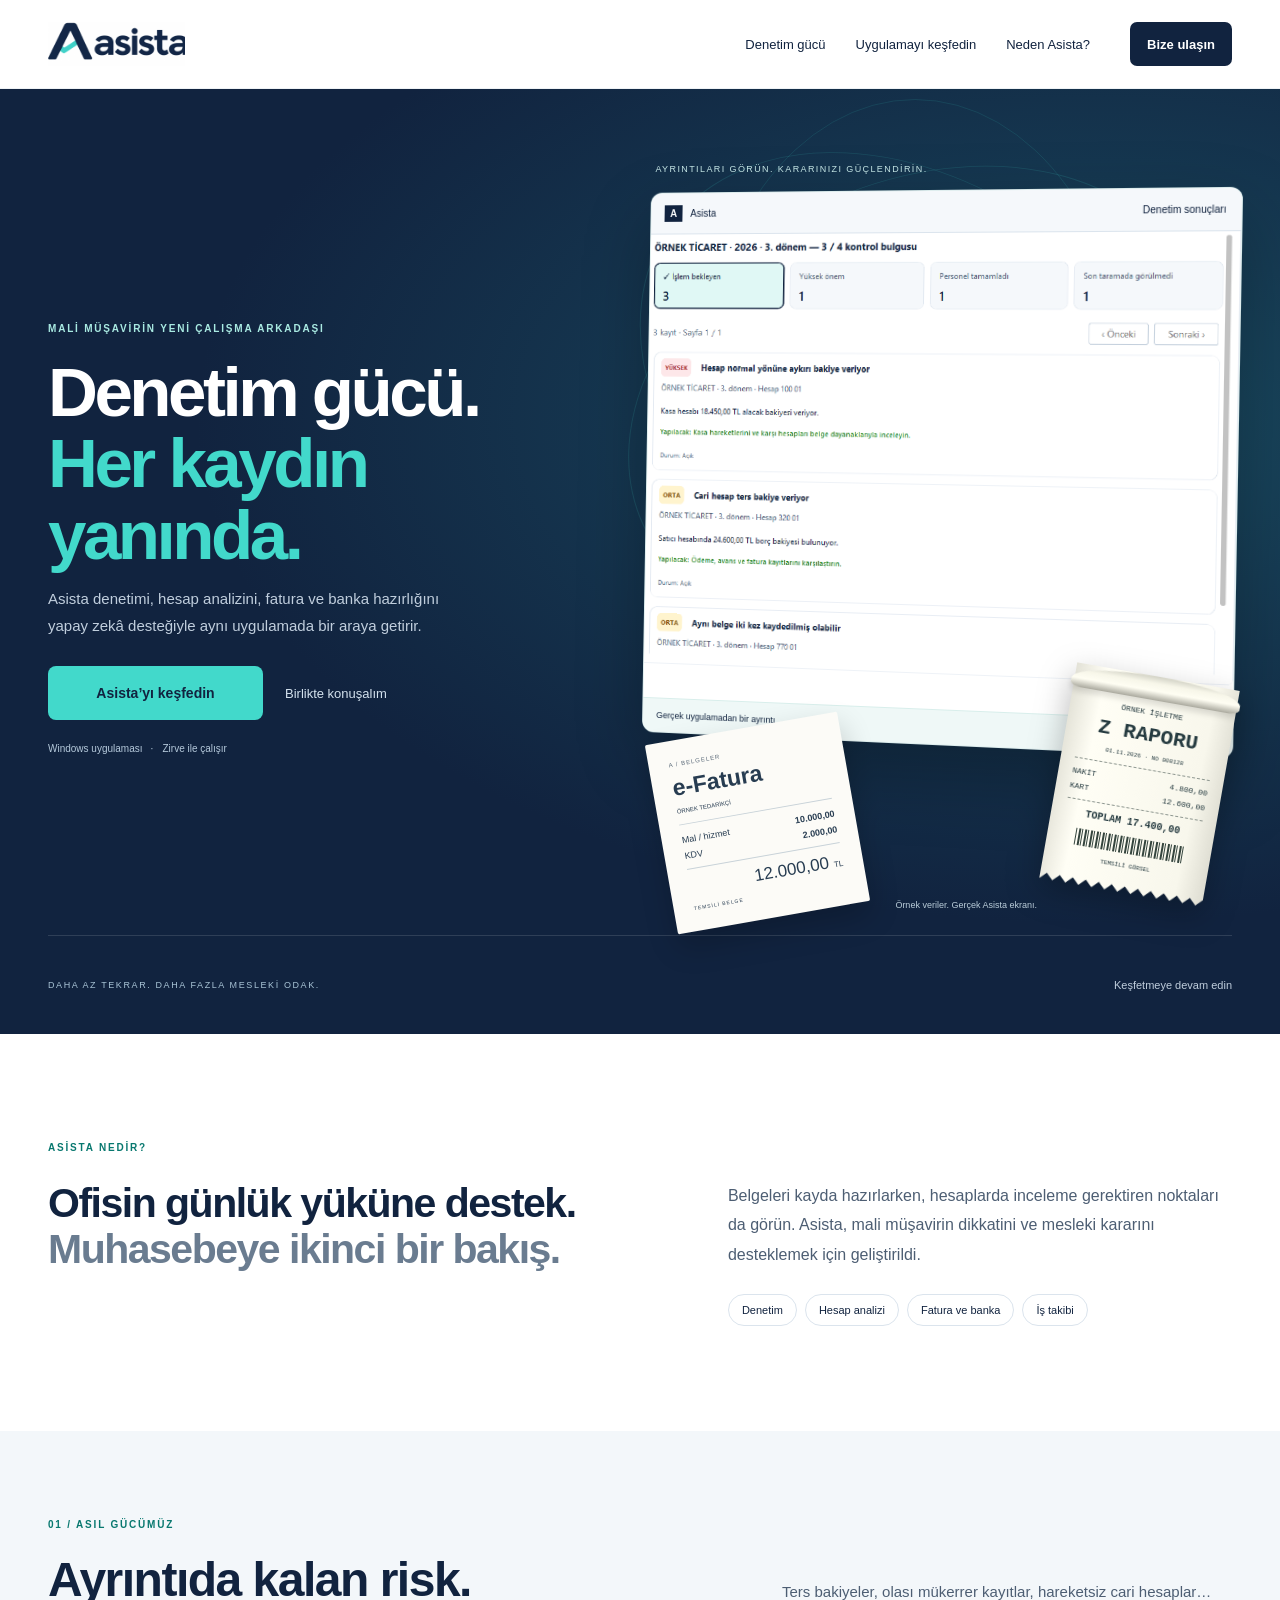
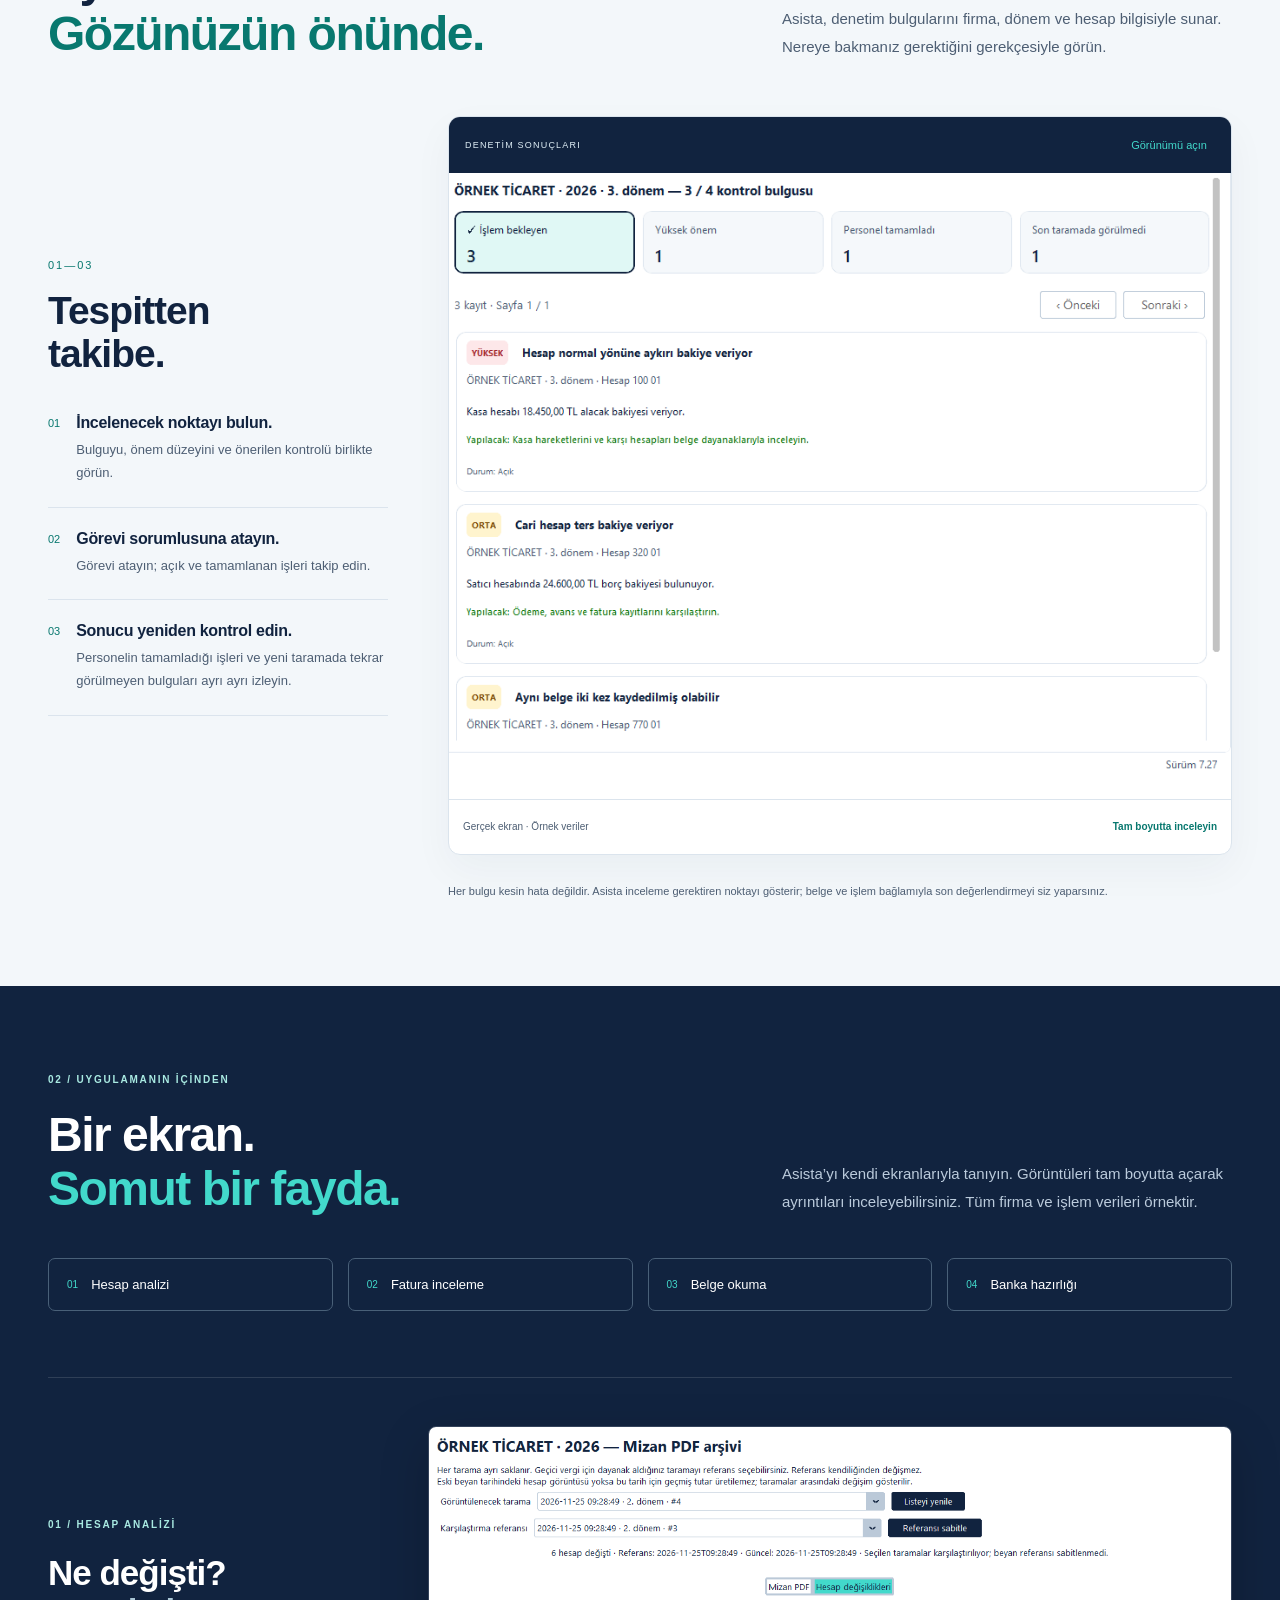
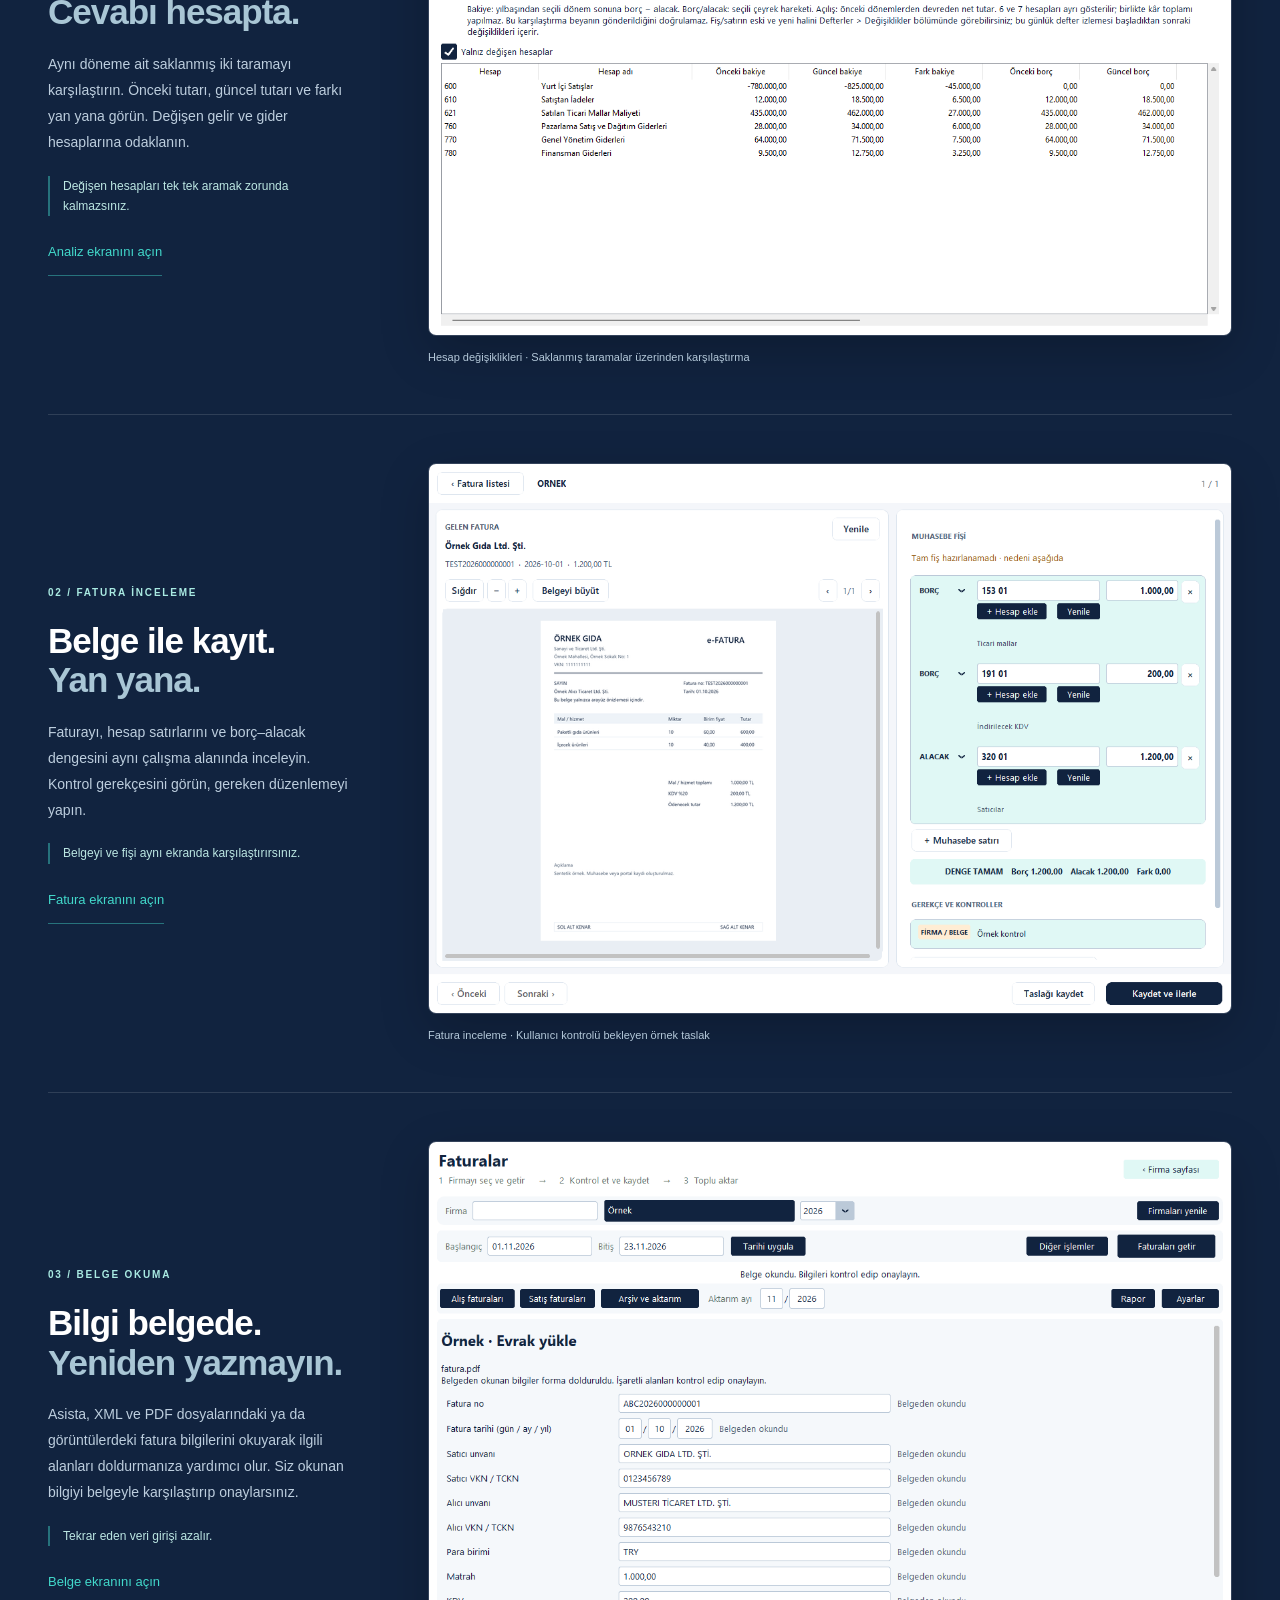
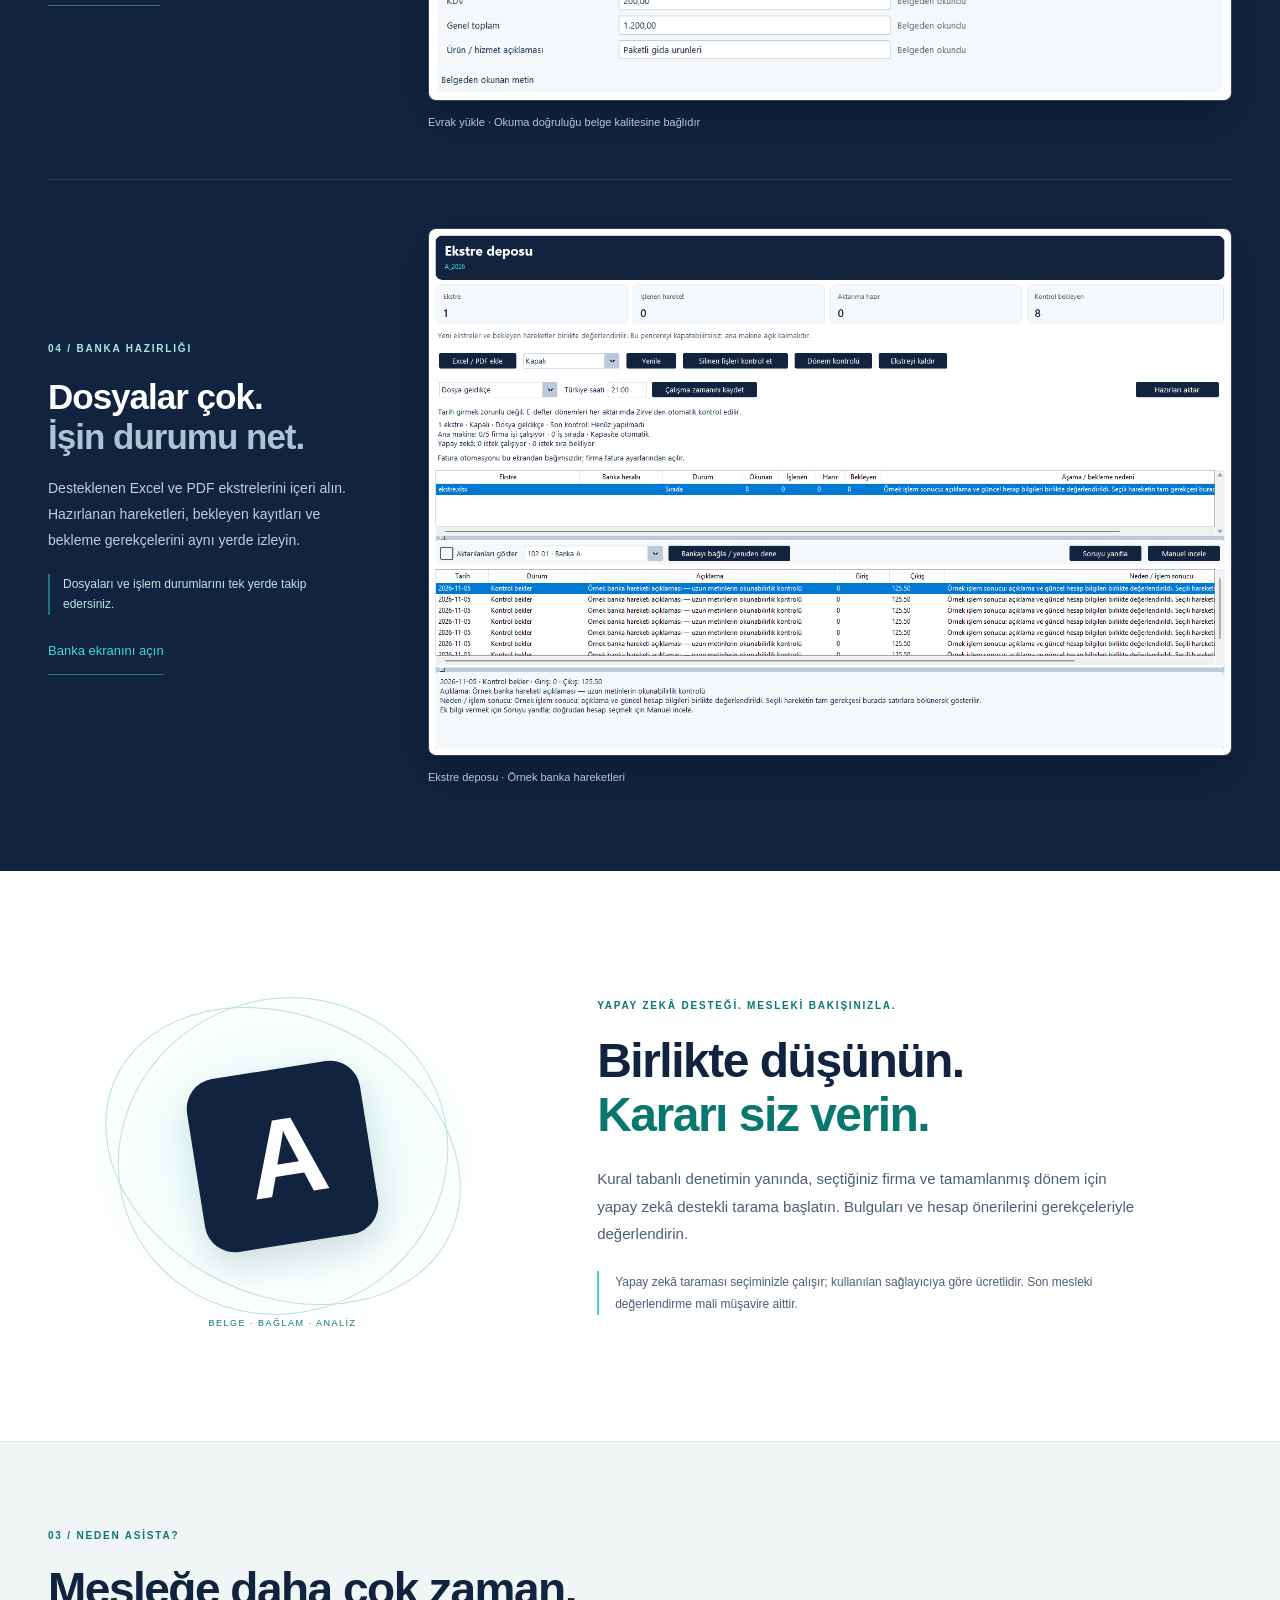
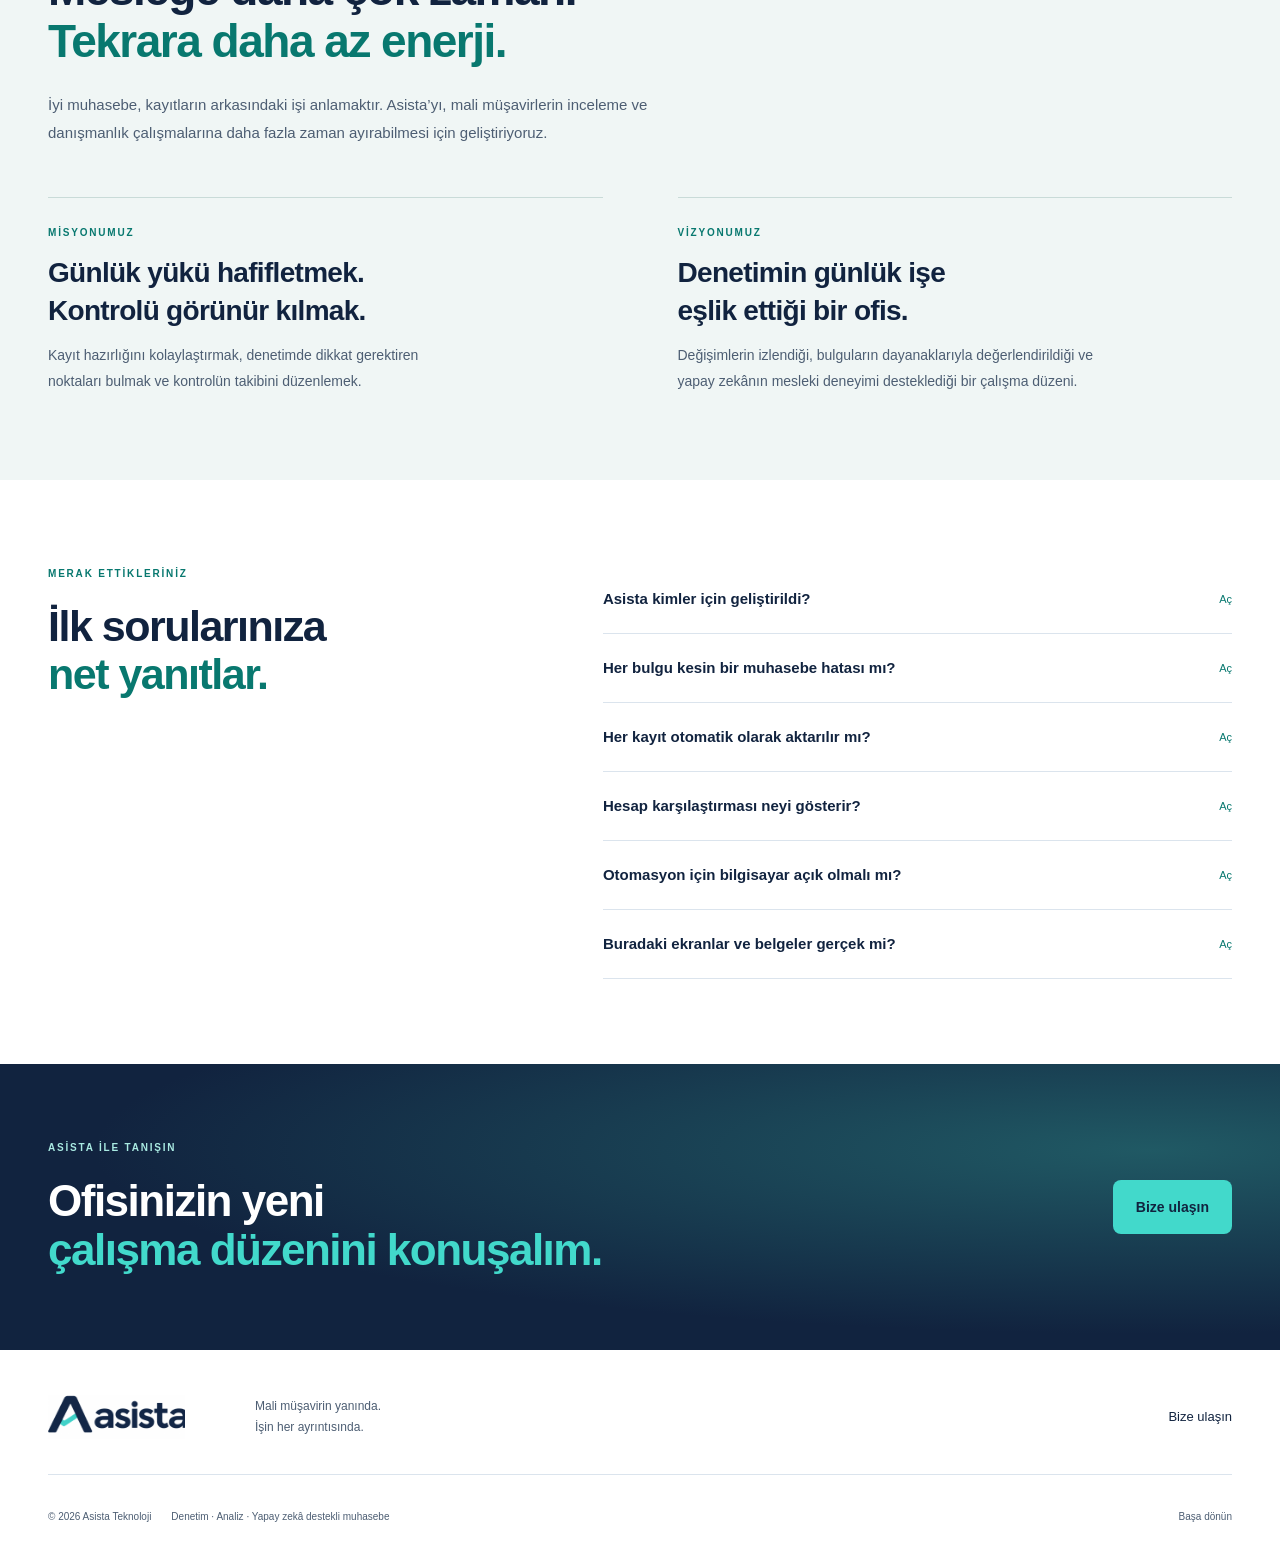
==== commit 75c22080: "Remove decorative symbols and improve Turkish website copy" ====
--- a/onizleme/index.html
+++ b/onizleme/index.html
@@ -5,21 +5,21 @@
 <meta name="description" content="Mali müşavirler için denetim ve yapay zekâ destekli muhasebe yardımcısı. Kayıtları hazırlayın, riskleri görün, kontrolü takip edin.">
 <meta name="theme-color" content="#11233f"><meta property="og:title" content="Asista — Muhasebenin içinde. Denetimin merkezinde."><meta property="og:description" content="Denetim, hesap analizi, fatura ve banka hazırlığı. Mali müşavirin yanında."><link rel="icon" href="mark.svg" type="image/svg+xml"><link rel="stylesheet" href="style.css">
 </head><body><a class="skip" href="#icerik">İçeriğe geç</a>
-<header class="site-header"><div class="container header-inner"><a href="index.html" class="brand" aria-label="Asista ana sayfa"><img src="assets/asista-logo.jpg" width="180" height="120" alt="Asista"></a><nav class="desktop-nav" aria-label="Ana menü"><a href="#denetim">Denetim gücü</a><a href="#ekranlar">Uygulamayı keşfet</a><a href="#hakkimizda">Neden Asista?</a></nav><a class="header-contact" href="iletisim.html">Bize ulaşın <span aria-hidden="true">↗</span></a><details class="mobile-menu"><summary aria-label="Gezinme menüsü"><span class="menu-lines" aria-hidden="true"></span></summary><nav aria-label="Mobil menü"><a href="#denetim">Denetim gücü <span>01</span></a><a href="#ekranlar">Uygulamayı keşfet <span>02</span></a><a href="#hakkimizda">Neden Asista? <span>03</span></a><a href="iletisim.html">Bize ulaşın <span>↗</span></a></nav></details></div></header>
+<header class="site-header"><div class="container header-inner"><a href="index.html" class="brand" aria-label="Asista ana sayfa"><img src="assets/asista-logo.jpg" width="180" height="120" alt="Asista"></a><nav class="desktop-nav" aria-label="Ana menü"><a href="#denetim">Denetim gücü</a><a href="#ekranlar">Uygulamayı keşfedin</a><a href="#hakkimizda">Neden Asista?</a></nav><a class="header-contact" href="iletisim.html">Bize ulaşın</a><details class="mobile-menu"><summary aria-label="Gezinme menüsü">Menü</summary><nav aria-label="Mobil menü"><a href="#denetim">Denetim gücü <span>01</span></a><a href="#ekranlar">Uygulamayı keşfedin <span>02</span></a><a href="#hakkimizda">Neden Asista? <span>03</span></a><a href="iletisim.html">Bize ulaşın</a></nav></details></div></header>
 <main id="icerik">
-<section class="hero"><div class="hero-grid container"><div class="hero-copy"><p class="eyebrow light"><span class="signal"></span> MALİ MÜŞAVİRİN YENİ ÇALIŞMA ARKADAŞI</p><h1>Denetim gücü.<br><span>Her kaydın<br>yanında.</span></h1><p class="hero-description">Asista; denetimi, hesap analizini, fatura ve banka hazırlığını yapay zekâ desteğiyle aynı çalışma düzeninde buluşturur.</p><div class="hero-actions"><a class="button mint" href="#denetim">Asista’yı keşfedin <span aria-hidden="true">↗</span></a><a class="quiet-link" href="iletisim.html">Birlikte konuşalım <span aria-hidden="true">→</span></a></div><div class="compatibility"><span>Windows uygulaması</span><span>Zirve ile çalışır</span></div></div>
-<div class="hero-visual"><div class="orbital" aria-hidden="true"><i></i><i></i><i></i><span>✦</span></div><div class="visual-label"><span class="signal"></span> AYRINTIYI GÖR. KARARINI GÜÇLENDİR.</div><a class="hero-app" href="assets/denetim-sonuclari.png" target="_blank" rel="noopener" aria-label="Asista denetim ekranının tamamını aç"><div class="app-bar"><span><b>A</b> Asista</span><span>Denetim sonuçları <i aria-hidden="true">↗</i></span></div><div class="audit-crop"><img src="assets/denetim-sonuclari.png" width="1440" height="920" alt="Gerçek denetim ekranından ayrıntı: işlem bekleyen bulgular, kasa ve cari hesap kontrolleri."></div><div class="app-caption"><span>Gerçek uygulamadan bir ayrıntı</span><span>Tamamını aç ↗</span></div></a>
-<div class="paper-composition" aria-label="Temsili fatura ve kıvrık Z raporu görselleri"><div class="invoice-paper"><span class="paper-brand">A / BELGELER</span><strong>e-Fatura</strong><small>ÖRNEK TEDARİKÇİ</small><div class="paper-rule"></div><div class="paper-row"><span>Mal / hizmet</span><b>10.000,00</b></div><div class="paper-row"><span>KDV</span><b>2.000,00</b></div><div class="paper-total">12.000,00 <small>TL</small></div><span class="paper-demo">TEMSİLİ BELGE</span></div><div class="receipt"><div class="receipt-roll"></div><div class="receipt-content"><span>ÖRNEK İŞLETME</span><strong>Z RAPORU</strong><small>01.11.2026 · NO 000128</small><div class="receipt-dash"></div><div class="paper-row"><span>NAKİT</span><span>4.800,00</span></div><div class="paper-row"><span>KART</span><span>12.600,00</span></div><div class="receipt-dash"></div><b>TOPLAM 17.400,00</b><div class="barcode" aria-hidden="true"></div><small>TEMSİLİ GÖRSEL</small></div></div></div><p class="visual-note">Örnek veriler. Gerçek Asista ekranı.</p></div></div><div class="hero-bottom container"><span>DAHA AZ TEKRAR. DAHA FAZLA MESLEKİ ODAK.</span><a href="#denetim" aria-label="Denetim bölümüne ilerle">Keşfetmeye devam edin <span aria-hidden="true">↓</span></a></div></section>
-<section class="identity container"><p class="eyebrow">ASİSTA NEYİN NESİ?</p><h2>Ofisin günlük yüküne destek.<br><span>Muhasebeye ikinci bir bakış.</span></h2><p>Belgeleri kayda hazırlarken, hesaplarda inceleme gerektiren noktaları da görün. Asista, mali müşavirin dikkatini ve mesleki kararını desteklemek için geliştirildi.</p><div class="identity-tags"><span>Denetim</span><span>Hesap analizi</span><span>Fatura & banka</span><span>İş takibi</span></div></section>
-<section class="audit-section" id="denetim"><div class="container"><div class="section-heading"><div><p class="eyebrow">01 / ASIL GÜCÜMÜZ</p><h2>Ayrıntıda kalan risk.<br><em>Gözünüzün önünde.</em></h2></div><p>Ters bakiyeler, olası mükerrer kayıtlar, hareketsiz cari hesaplar… Asista, denetim bulgularını firma, dönem ve hesap bilgisiyle sunar. Nereye bakmanız gerektiğini gerekçesiyle görün.</p></div><div class="audit-story"><div class="audit-story-copy"><span class="section-index">01—03</span><h3>Tespitten<br>takibe.</h3><ol class="audit-steps"><li><span>01</span><div><h4>İncelenecek noktayı bulun.</h4><p>Bulguyu, önem düzeyini ve önerilen kontrolü birlikte görün.</p></div></li><li><span>02</span><div><h4>İşi sorumlusuna taşıyın.</h4><p>Görevi atayın; açık ve tamamlanan işleri takip edin.</p></div></li><li><span>03</span><div><h4>Sonucu yeniden kontrol edin.</h4><p>Personelin tamamladığı işi ve yeni taramada görülmeyen bulguyu ayrı izleyin.</p></div></li></ol></div><figure class="audit-panel"><div class="frame-label"><span class="signal"></span> DENETİM SONUÇLARI <a href="assets/denetim-sonuclari.png" target="_blank" rel="noopener" aria-label="Denetim ekranını tam boy aç">↗</a></div><a class="detail-image" href="assets/denetim-sonuclari.png" target="_blank" rel="noopener"><img src="assets/denetim-sonuclari.png" width="1440" height="920" loading="lazy" alt="Asista’nın gerçek denetim ekranında örnek kasa ve cari ters bakiye bulguları"></a><figcaption><span>Gerçek ekran · Örnek veriler</span><a href="assets/denetim-sonuclari.png" target="_blank" rel="noopener">Tam ekran incele ↗</a></figcaption></figure></div><p class="context-note">Her bulgu kesin hata değildir. Asista inceleme gerektiren noktayı gösterir; belge ve işlem bağlamıyla son değerlendirmeyi siz yaparsınız.</p></div></section>
-<section class="product-section" id="ekranlar"><div class="container"><div class="section-heading"><div><p class="eyebrow light">02 / UYGULAMANIN İÇİNDEN</p><h2>Bir ekran.<br><span>Somut bir fayda.</span></h2></div><p>Asista’yı kendi ekranlarıyla tanıyın. Görüntüleri tam boy açarak ayrıntıları inceleyebilirsiniz. Tüm firma ve işlem verileri örnektir.</p></div><nav class="product-nav" aria-label="Uygulama örnekleri"><a href="#analiz">01 <span>Hesap analizi</span></a><a href="#fatura">02 <span>Fatura inceleme</span></a><a href="#belge">03 <span>Belge okuma</span></a><a href="#banka">04 <span>Banka hazırlığı</span></a></nav>
-<article class="product-item" id="analiz"><div class="product-copy"><p class="eyebrow light">01 / HESAP ANALİZİ</p><h3>Ne değişti?<br><span>Cevabı hesapta.</span></h3><p>Saklanan iki taramayı karşılaştırın. Önceki tutarı, güncel tutarı ve farkı yan yana görün. Değişen gelir ve gider hesaplarına odaklanın.</p><div class="value-line"><span aria-hidden="true">↗</span> Değişimi tek tek arama yükü azalır.</div><a class="image-link" href="assets/hesap-analizi.png" target="_blank" rel="noopener">Analiz ekranını aç <span>↗</span></a></div><figure><a href="assets/hesap-analizi.png" target="_blank" rel="noopener"><img src="assets/hesap-analizi.png" width="1200" height="760" loading="lazy" alt="Örnek gelir ve gider hesaplarının önceki, güncel ve fark tutarlarını gösteren gerçek Asista ekranı"></a><figcaption>Hesap değişiklikleri · Saklanmış taramalar üzerinden karşılaştırma</figcaption></figure></article>
-<article class="product-item" id="fatura"><div class="product-copy"><p class="eyebrow light">02 / FATURA İNCELEME</p><h3>Belge ile kayıt.<br><span>Yan yana.</span></h3><p>Faturayı, hesap satırlarını ve borç–alacak dengesini aynı çalışma alanında inceleyin. Kontrol gerekçesini görün, gereken düzenlemeyi yapın.</p><div class="value-line"><span aria-hidden="true">↗</span> Belgeyle fiş arasında gidip gelmek azalır.</div><a class="image-link" href="assets/fatura-inceleme.png" target="_blank" rel="noopener">Fatura ekranını aç <span>↗</span></a></div><figure><a href="assets/fatura-inceleme.png" target="_blank" rel="noopener"><img src="assets/fatura-inceleme.png" width="1200" height="820" loading="lazy" alt="Gerçek Asista ekranında örnek fatura görüntüsü ve muhasebe fişi yan yana"></a><figcaption>Fatura inceleme · Kullanıcı kontrolü bekleyen örnek taslak</figcaption></figure></article>
-<article class="product-item" id="belge"><div class="product-copy"><p class="eyebrow light">03 / BELGE OKUMA</p><h3>Bilgi belgede.<br><span>Yeniden yazmayın.</span></h3><p>XML, PDF ve görüntülerdeki fatura bilgilerini okuyup alanları doldurmaya yardımcı olur. Siz okunan bilgiyi belgeyle karşılaştırıp onaylarsınız.</p><div class="value-line"><span aria-hidden="true">↗</span> Tekrar eden veri girişi azalır.</div><a class="image-link" href="assets/belge-okuma.png" target="_blank" rel="noopener">Belge ekranını aç <span>↗</span></a></div><figure><a href="assets/belge-okuma.png" target="_blank" rel="noopener"><img src="assets/belge-okuma.png" width="1180" height="820" loading="lazy" alt="PDF’den okunan örnek fatura numarası, tarih, matrah ve KDV alanları"></a><figcaption>Evrak yükle · Okuma doğruluğu belge kalitesine bağlıdır</figcaption></figure></article>
-<article class="product-item" id="banka"><div class="product-copy"><p class="eyebrow light">04 / BANKA HAZIRLIĞI</p><h3>Dosyalar çok.<br><span>İşin durumu net.</span></h3><p>Desteklenen Excel ve PDF ekstrelerini içeri alın. Hazırlanan hareketleri, bekleyen kayıtları ve bekleme gerekçelerini aynı yerde izleyin.</p><div class="value-line"><span aria-hidden="true">↗</span> Dağınık dosya ve durum takibi azalır.</div><a class="image-link" href="assets/ekstre-deposu.png" target="_blank" rel="noopener">Banka ekranını aç <span>↗</span></a></div><figure><a href="assets/ekstre-deposu.png" target="_blank" rel="noopener"><img src="assets/ekstre-deposu.png" width="1450" height="950" loading="lazy" alt="Asista ekstre deposunda dosyalar, hareketler ve kontrol bekleyen örnek kayıtlar"></a><figcaption>Ekstre deposu · Örnek banka hareketleri</figcaption></figure></article></div></section>
-<section class="ai-section container"><div class="ai-mark" aria-hidden="true"><div class="ai-ring"></div><span>A<span>✦</span></span><small>BELGE · BAĞLAM · ANALİZ</small></div><div class="ai-copy"><p class="eyebrow">YAPAY ZEKÂ DESTEĞİ. MESLEKİ BAKIŞINIZLA.</p><h2>Birlikte düşünün.<br><em>Kararı siz verin.</em></h2><p>Kural tabanlı denetimin yanında, seçtiğiniz firma ve tamamlanmış dönem için yapay zekâ destekli tarama başlatın. Bulguları ve hesap önerilerini gerekçeleriyle değerlendirin.</p><p class="small-note">Yapay zekâ taraması seçiminizle çalışır; kullanılan sağlayıcıya göre ücretlidir. Son mesleki değerlendirme mali müşavire aittir.</p></div></section>
-<section class="purpose-section" id="hakkimizda"><div class="container"><div class="purpose-intro"><p class="eyebrow">03 / NEDEN ASİSTA?</p><h2>Mesleğe daha çok zaman.<br><em>Tekrara daha az enerji.</em></h2><p>İyi muhasebe, kayıtların arkasındaki işi anlamaktır. Asista’yı; mali müşavirin incelemeye, danışmanlığa ve müşterisine ayırdığı zamanı desteklemek için geliştiriyoruz.</p></div><div class="purpose-columns"><article><span>MİSYONUMUZ</span><h3>Günlük yükü hafifletmek.<br>Kontrolü görünür kılmak.</h3><p>Kayıt hazırlığını kolaylaştırmak, denetimde dikkat gerektiren noktaları bulmak ve kontrolün takibini düzenlemek.</p></article><article><span>VİZYONUMUZ</span><h3>Denetimin günlük işe<br>eşlik ettiği bir ofis.</h3><p>Değişimlerin izlendiği, bulguların dayanaklarıyla değerlendirildiği ve yapay zekânın mesleki deneyimi desteklediği bir çalışma düzeni.</p></article></div></div></section>
-<section class="faq-section container"><div><p class="eyebrow">MERAK ETTİKLERİNİZ</p><h2>İlk sorularınıza<br><em>net yanıtlar.</em></h2></div><div class="faq-list"><details><summary>Asista kimler için geliştirildi?<span aria-hidden="true">+</span></summary><p>Mali müşavirler ve muhasebe ofisleri için. Mevcut Windows uygulaması Zirve muhasebe altyapısıyla çalışır; firma, hesap planı ve erişim bilgileri kurulumda tanımlanır.</p></details><details><summary>Her bulgu kesin bir muhasebe hatası mı?<span aria-hidden="true">+</span></summary><p>Hayır. Bulgu, inceleme gerektiren bir durumu gösterir. Asista hesabı, önem düzeyini ve önerilen kontrolü sunar. Belge ve işlem bağlamıyla değerlendirmeyi mali müşavir yapar.</p></details><details><summary>Her kayıt otomatik olarak aktarılır mı?<span aria-hidden="true">+</span></summary><p>İşleyiş otomasyon ayarlarına ve kayıt kontrollerine bağlıdır. Eksik veya belirsiz kayıtlar inceleme bekler; hazırlanan fişleri düzenleyebilirsiniz.</p></details><details><summary>Hesap karşılaştırması neyi gösterir?<span aria-hidden="true">+</span></summary><p>Aynı döneme ait saklanmış taramalar arasındaki hesap değişikliklerini gösterir. Eski tarihli bir tarama yoksa o güne ait tutar üretmez; beyanname gönderimini veya onayını doğrulamaz.</p></details><details><summary>Otomasyon için bilgisayar açık olmalı mı?<span aria-hidden="true">+</span></summary><p>Evet. Arka plan işleri için ofisin ana makinesi ve Asista servisi açık kalmalıdır. Terminaller kendi ana makinelerine bağlanır.</p></details><details><summary>Buradaki ekranlar ve belgeler gerçek mi?<span aria-hidden="true">+</span></summary><p>Uygulama ekranları gerçektir; firma ve işlem verileri örnektir. Fatura ve kıvrık Z raporu tanıtım görselleridir. Z raporu görseli, ayrı bir işleme özelliği vaadi değildir.</p></details></div></section>
-<section class="contact-band"><div class="container"><div><p class="eyebrow light">ASİSTA İLE TANIŞIN</p><h2>Ofisinizin yeni<br><span>çalışma düzenini konuşalım.</span></h2></div><a class="button mint" href="iletisim.html">Bize ulaşın <span aria-hidden="true">↗</span></a></div></section>
-</main><footer class="site-footer container"><div class="footer-top"><a href="index.html" class="brand" aria-label="Asista ana sayfa"><img src="assets/asista-logo.jpg" width="180" height="120" alt="Asista"></a><p>Mali müşavirin yanında.<br>İşin her ayrıntısında.</p><a href="iletisim.html">Bize ulaşın ↗</a></div><div class="footer-bottom"><span>© 2026 Asista Teknoloji</span><span>Denetim · Analiz · Yapay zekâ destekli muhasebe</span><a href="#">Başa dön ↑</a></div></footer><nav class="mobile-dock" aria-label="Hızlı erişim"><a href="#ekranlar">Uygulamayı keşfet <span aria-hidden="true">↓</span></a><a href="iletisim.html">Bize ulaşın <span aria-hidden="true">↗</span></a></nav>
+<section class="hero"><div class="hero-grid container"><div class="hero-copy"><p class="eyebrow light">MALİ MÜŞAVİRİN YENİ ÇALIŞMA ARKADAŞI</p><h1>Denetim gücü.<br><span>Her kaydın<br>yanında.</span></h1><p class="hero-description">Asista denetimi, hesap analizini, fatura ve banka hazırlığını yapay zekâ desteğiyle aynı uygulamada bir araya getirir.</p><div class="hero-actions"><a class="button mint" href="#denetim">Asista’yı keşfedin</a><a class="quiet-link" href="iletisim.html">Birlikte konuşalım</a></div><div class="compatibility"><span>Windows uygulaması</span><span>Zirve ile çalışır</span></div></div>
+<div class="hero-visual"><div class="orbital" aria-hidden="true"><i></i><i></i><i></i></div><div class="visual-label">AYRINTILARI GÖRÜN. KARARINIZI GÜÇLENDİRİN.</div><a class="hero-app" href="assets/denetim-sonuclari.png" target="_blank" rel="noopener" aria-label="Asista denetim ekranının tamamını aç"><div class="app-bar"><span><b>A</b> Asista</span><span>Denetim sonuçları</span></div><div class="audit-crop"><img src="assets/denetim-sonuclari.png" width="1440" height="920" alt="Gerçek denetim ekranından ayrıntı: işlem bekleyen bulgular, kasa ve cari hesap kontrolleri."></div><div class="app-caption"><span>Gerçek uygulamadan bir ayrıntı</span><span>Tamamını açın</span></div></a>
+<div class="paper-composition" aria-label="Temsili fatura ve kıvrık Z raporu görselleri"><div class="invoice-paper"><span class="paper-brand">A / BELGELER</span><strong>e-Fatura</strong><small>ÖRNEK TEDARİKÇİ</small><div class="paper-rule"></div><div class="paper-row"><span>Mal / hizmet</span><b>10.000,00</b></div><div class="paper-row"><span>KDV</span><b>2.000,00</b></div><div class="paper-total">12.000,00 <small>TL</small></div><span class="paper-demo">TEMSİLİ BELGE</span></div><div class="receipt"><div class="receipt-roll"></div><div class="receipt-content"><span>ÖRNEK İŞLETME</span><strong>Z RAPORU</strong><small>01.11.2026 · NO 000128</small><div class="receipt-dash"></div><div class="paper-row"><span>NAKİT</span><span>4.800,00</span></div><div class="paper-row"><span>KART</span><span>12.600,00</span></div><div class="receipt-dash"></div><b>TOPLAM 17.400,00</b><div class="barcode" aria-hidden="true"></div><small>TEMSİLİ GÖRSEL</small></div></div></div><p class="visual-note">Örnek veriler. Gerçek Asista ekranı.</p></div></div><div class="hero-bottom container"><span>DAHA AZ TEKRAR. DAHA FAZLA MESLEKİ ODAK.</span><a href="#denetim" aria-label="Denetim bölümüne ilerle">Keşfetmeye devam edin</a></div></section>
+<section class="identity container"><p class="eyebrow">ASİSTA NEDİR?</p><h2>Ofisin günlük yüküne destek.<br><span>Muhasebeye ikinci bir bakış.</span></h2><p>Belgeleri kayda hazırlarken, hesaplarda inceleme gerektiren noktaları da görün. Asista, mali müşavirin dikkatini ve mesleki kararını desteklemek için geliştirildi.</p><div class="identity-tags"><span>Denetim</span><span>Hesap analizi</span><span>Fatura ve banka</span><span>İş takibi</span></div></section>
+<section class="audit-section" id="denetim"><div class="container"><div class="section-heading"><div><p class="eyebrow">01 / ASIL GÜCÜMÜZ</p><h2>Ayrıntıda kalan risk.<br><em>Gözünüzün önünde.</em></h2></div><p>Ters bakiyeler, olası mükerrer kayıtlar, hareketsiz cari hesaplar… Asista, denetim bulgularını firma, dönem ve hesap bilgisiyle sunar. Nereye bakmanız gerektiğini gerekçesiyle görün.</p></div><div class="audit-story"><div class="audit-story-copy"><span class="section-index">01—03</span><h3>Tespitten<br>takibe.</h3><ol class="audit-steps"><li><span>01</span><div><h4>İncelenecek noktayı bulun.</h4><p>Bulguyu, önem düzeyini ve önerilen kontrolü birlikte görün.</p></div></li><li><span>02</span><div><h4>Görevi sorumlusuna atayın.</h4><p>Görevi atayın; açık ve tamamlanan işleri takip edin.</p></div></li><li><span>03</span><div><h4>Sonucu yeniden kontrol edin.</h4><p>Personelin tamamladığı işleri ve yeni taramada tekrar görülmeyen bulguları ayrı ayrı izleyin.</p></div></li></ol></div><figure class="audit-panel"><div class="frame-label">DENETİM SONUÇLARI <a href="assets/denetim-sonuclari.png" target="_blank" rel="noopener" aria-label="Denetim ekranını tam boyutta açın">Görünümü açın</a></div><a class="detail-image" href="assets/denetim-sonuclari.png" target="_blank" rel="noopener"><img src="assets/denetim-sonuclari.png" width="1440" height="920" loading="lazy" alt="Asista’nın gerçek denetim ekranında örnek kasa ve cari ters bakiye bulguları"></a><figcaption><span>Gerçek ekran · Örnek veriler</span><a href="assets/denetim-sonuclari.png" target="_blank" rel="noopener">Tam boyutta inceleyin</a></figcaption></figure></div><p class="context-note">Her bulgu kesin hata değildir. Asista inceleme gerektiren noktayı gösterir; belge ve işlem bağlamıyla son değerlendirmeyi siz yaparsınız.</p></div></section>
+<section class="product-section" id="ekranlar"><div class="container"><div class="section-heading"><div><p class="eyebrow light">02 / UYGULAMANIN İÇİNDEN</p><h2>Bir ekran.<br><span>Somut bir fayda.</span></h2></div><p>Asista’yı kendi ekranlarıyla tanıyın. Görüntüleri tam boyutta açarak ayrıntıları inceleyebilirsiniz. Tüm firma ve işlem verileri örnektir.</p></div><nav class="product-nav" aria-label="Uygulama örnekleri"><a href="#analiz">01 <span>Hesap analizi</span></a><a href="#fatura">02 <span>Fatura inceleme</span></a><a href="#belge">03 <span>Belge okuma</span></a><a href="#banka">04 <span>Banka hazırlığı</span></a></nav>
+<article class="product-item" id="analiz"><div class="product-copy"><p class="eyebrow light">01 / HESAP ANALİZİ</p><h3>Ne değişti?<br><span>Cevabı hesapta.</span></h3><p>Aynı döneme ait saklanmış iki taramayı karşılaştırın. Önceki tutarı, güncel tutarı ve farkı yan yana görün. Değişen gelir ve gider hesaplarına odaklanın.</p><div class="value-line"> Değişen hesapları tek tek aramak zorunda kalmazsınız.</div><a class="image-link" href="assets/hesap-analizi.png" target="_blank" rel="noopener">Analiz ekranını açın</a></div><figure><a href="assets/hesap-analizi.png" target="_blank" rel="noopener"><img src="assets/hesap-analizi.png" width="1200" height="760" loading="lazy" alt="Örnek gelir ve gider hesaplarının önceki, güncel ve fark tutarlarını gösteren gerçek Asista ekranı"></a><figcaption>Hesap değişiklikleri · Saklanmış taramalar üzerinden karşılaştırma</figcaption></figure></article>
+<article class="product-item" id="fatura"><div class="product-copy"><p class="eyebrow light">02 / FATURA İNCELEME</p><h3>Belge ile kayıt.<br><span>Yan yana.</span></h3><p>Faturayı, hesap satırlarını ve borç–alacak dengesini aynı çalışma alanında inceleyin. Kontrol gerekçesini görün, gereken düzenlemeyi yapın.</p><div class="value-line"> Belgeyi ve fişi aynı ekranda karşılaştırırsınız.</div><a class="image-link" href="assets/fatura-inceleme.png" target="_blank" rel="noopener">Fatura ekranını açın</a></div><figure><a href="assets/fatura-inceleme.png" target="_blank" rel="noopener"><img src="assets/fatura-inceleme.png" width="1200" height="820" loading="lazy" alt="Gerçek Asista ekranında örnek fatura görüntüsü ve muhasebe fişi yan yana"></a><figcaption>Fatura inceleme · Kullanıcı kontrolü bekleyen örnek taslak</figcaption></figure></article>
+<article class="product-item" id="belge"><div class="product-copy"><p class="eyebrow light">03 / BELGE OKUMA</p><h3>Bilgi belgede.<br><span>Yeniden yazmayın.</span></h3><p>Asista, XML ve PDF dosyalarındaki ya da görüntülerdeki fatura bilgilerini okuyarak ilgili alanları doldurmanıza yardımcı olur. Siz okunan bilgiyi belgeyle karşılaştırıp onaylarsınız.</p><div class="value-line"> Tekrar eden veri girişi azalır.</div><a class="image-link" href="assets/belge-okuma.png" target="_blank" rel="noopener">Belge ekranını açın</a></div><figure><a href="assets/belge-okuma.png" target="_blank" rel="noopener"><img src="assets/belge-okuma.png" width="1180" height="820" loading="lazy" alt="PDF’den okunan örnek fatura numarası, tarih, matrah ve KDV alanları"></a><figcaption>Evrak yükle · Okuma doğruluğu belge kalitesine bağlıdır</figcaption></figure></article>
+<article class="product-item" id="banka"><div class="product-copy"><p class="eyebrow light">04 / BANKA HAZIRLIĞI</p><h3>Dosyalar çok.<br><span>İşin durumu net.</span></h3><p>Desteklenen Excel ve PDF ekstrelerini içeri alın. Hazırlanan hareketleri, bekleyen kayıtları ve bekleme gerekçelerini aynı yerde izleyin.</p><div class="value-line"> Dosyaları ve işlem durumlarını tek yerde takip edersiniz.</div><a class="image-link" href="assets/ekstre-deposu.png" target="_blank" rel="noopener">Banka ekranını açın</a></div><figure><a href="assets/ekstre-deposu.png" target="_blank" rel="noopener"><img src="assets/ekstre-deposu.png" width="1450" height="950" loading="lazy" alt="Asista ekstre deposunda dosyalar, hareketler ve kontrol bekleyen örnek kayıtlar"></a><figcaption>Ekstre deposu · Örnek banka hareketleri</figcaption></figure></article></div></section>
+<section class="ai-section container"><div class="ai-mark" aria-hidden="true"><div class="ai-ring"></div><span>A</span><small>BELGE · BAĞLAM · ANALİZ</small></div><div class="ai-copy"><p class="eyebrow">YAPAY ZEKÂ DESTEĞİ. MESLEKİ BAKIŞINIZLA.</p><h2>Birlikte düşünün.<br><em>Kararı siz verin.</em></h2><p>Kural tabanlı denetimin yanında, seçtiğiniz firma ve tamamlanmış dönem için yapay zekâ destekli tarama başlatın. Bulguları ve hesap önerilerini gerekçeleriyle değerlendirin.</p><p class="small-note">Yapay zekâ taraması seçiminizle çalışır; kullanılan sağlayıcıya göre ücretlidir. Son mesleki değerlendirme mali müşavire aittir.</p></div></section>
+<section class="purpose-section" id="hakkimizda"><div class="container"><div class="purpose-intro"><p class="eyebrow">03 / NEDEN ASİSTA?</p><h2>Mesleğe daha çok zaman.<br><em>Tekrara daha az enerji.</em></h2><p>İyi muhasebe, kayıtların arkasındaki işi anlamaktır. Asista’yı, mali müşavirlerin inceleme ve danışmanlık çalışmalarına daha fazla zaman ayırabilmesi için geliştiriyoruz.</p></div><div class="purpose-columns"><article><span>MİSYONUMUZ</span><h3>Günlük yükü hafifletmek.<br>Kontrolü görünür kılmak.</h3><p>Kayıt hazırlığını kolaylaştırmak, denetimde dikkat gerektiren noktaları bulmak ve kontrolün takibini düzenlemek.</p></article><article><span>VİZYONUMUZ</span><h3>Denetimin günlük işe<br>eşlik ettiği bir ofis.</h3><p>Değişimlerin izlendiği, bulguların dayanaklarıyla değerlendirildiği ve yapay zekânın mesleki deneyimi desteklediği bir çalışma düzeni.</p></article></div></div></section>
+<section class="faq-section container"><div><p class="eyebrow">MERAK ETTİKLERİNİZ</p><h2>İlk sorularınıza<br><em>net yanıtlar.</em></h2></div><div class="faq-list"><details><summary>Asista kimler için geliştirildi?</summary><p>Asista, mali müşavirler ve muhasebe ofisleri için geliştirildi. Mevcut Windows uygulaması Zirve muhasebe altyapısıyla çalışır; firma, hesap planı ve erişim bilgileri kurulumda tanımlanır.</p></details><details><summary>Her bulgu kesin bir muhasebe hatası mı?</summary><p>Hayır. Bulgu, inceleme gerektiren bir durumu gösterir. Asista hesabı, önem düzeyini ve önerilen kontrolü sunar. Belge ve işlem bağlamıyla değerlendirmeyi mali müşavir yapar.</p></details><details><summary>Her kayıt otomatik olarak aktarılır mı?</summary><p>İşleyiş otomasyon ayarlarına ve kayıt kontrollerine bağlıdır. Eksik veya belirsiz kayıtlar inceleme bekler; hazırlanan fişleri düzenleyebilirsiniz.</p></details><details><summary>Hesap karşılaştırması neyi gösterir?</summary><p>Aynı döneme ait saklanmış taramalar arasındaki hesap değişikliklerini gösterir. Geçmiş bir tarihe ait tarama yoksa o günün tutarlarını gösteremez; beyanname gönderimini veya onayını doğrulamaz.</p></details><details><summary>Otomasyon için bilgisayar açık olmalı mı?</summary><p>Evet. Arka plan işleri için ofisin ana makinesi ve Asista servisi açık kalmalıdır. Terminaller kendi ana makinelerine bağlanır.</p></details><details><summary>Buradaki ekranlar ve belgeler gerçek mi?</summary><p>Uygulama ekranları gerçektir; firma ve işlem verileri örnektir. Fatura ve kıvrık Z raporu tanıtım görselleridir. Z raporu görseli, ayrı bir işleme özelliği vaadi değildir.</p></details></div></section>
+<section class="contact-band"><div class="container"><div><p class="eyebrow light">ASİSTA İLE TANIŞIN</p><h2>Ofisinizin yeni<br><span>çalışma düzenini konuşalım.</span></h2></div><a class="button mint" href="iletisim.html">Bize ulaşın</a></div></section>
+</main><footer class="site-footer container"><div class="footer-top"><a href="index.html" class="brand" aria-label="Asista ana sayfa"><img src="assets/asista-logo.jpg" width="180" height="120" alt="Asista"></a><p>Mali müşavirin yanında.<br>İşin her ayrıntısında.</p><a href="iletisim.html">Bize ulaşın</a></div><div class="footer-bottom"><span>© 2026 Asista Teknoloji</span><span>Denetim · Analiz · Yapay zekâ destekli muhasebe</span><a href="#">Başa dönün</a></div></footer><nav class="mobile-dock" aria-label="Hızlı erişim"><a href="#ekranlar">Uygulamayı keşfedin</a><a href="iletisim.html">Bize ulaşın</a></nav>
 </body></html>
--- a/onizleme/style.css
+++ b/onizleme/style.css
@@ -10,6 +10,8 @@
 @media(min-width:1000px){.container{width:min(1240px,calc(100% - 96px))}.header-inner{height:88px}.desktop-nav{display:flex;align-items:center;gap:30px;margin-left:auto}.desktop-nav a{display:flex;align-items:center;min-height:44px;font-size:13px}.header-contact{margin-left:18px;background:var(--navy);color:white;border-radius:7px;padding:12px 17px}.mobile-menu{display:none}.hero-grid{grid-template-columns:1fr 1.1fr;gap:45px;padding-top:75px;padding-bottom:25px;align-items:center}.hero h1{font-size:clamp(60px,5.4vw,80px);letter-spacing:-3.5px}.hero-description{font-size:15px}.hero-lead{font-size:21px}.hero-visual{max-width:none;padding-top:0;align-self:center}.visual-label{margin-left:20px}.hero-app{transform:perspective(1400px) rotateY(-8deg) rotateZ(1deg);transition:transform .5s}.hero-app:hover{transform:perspective(1400px) rotateY(0deg) rotateZ(0deg)}.hero-visual .audit-crop{aspect-ratio:1.25}.paper-composition{height:180px;margin-top:-25px}.invoice-paper{width:195px;left:25px;padding:20px}.invoice-paper>strong{font-size:23px}.invoice-paper .paper-row{font-size:9px}.receipt{width:165px;right:10px;top:-45px}.receipt-content{font-size:8px;padding:32px 14px 23px}.receipt-content>strong{font-size:21px}.receipt-content>small{font-size:6px}.receipt-content>b{font-size:10px}.visual-note{margin-top:0;text-align:left;margin-left:260px}.orbital{inset:-75px -50px -30px -20px;overflow:visible}.orbital i{width:600px;left:0}.orbital>span{top:0;right:20px;font-size:70px}.hero-bottom{margin-top:0;padding-block:27px}.hero-bottom>span{font-size:9px}.hero-bottom>a{display:flex;gap:25px;align-items:center;font-size:11px;min-height:44px;color:#c0cedd}.hero-bottom>a span{color:var(--mint);font-size:20px}.identity{padding-block:105px;display:grid;grid-template-columns:1.2fr 1fr;gap:25px 75px}.identity>.eyebrow{grid-column:1/-1;margin:0}.identity h2{font-size:41px;grid-row:2/4}.identity>p:not(.eyebrow){margin:0;font-size:16px}.identity-tags{margin:0}.section-heading{grid-template-columns:1.3fr 1fr;gap:70px;align-items:end}.section-heading h2{font-size:48px}.section-heading>p{font-size:15px;justify-self:end}.audit-story{grid-template-columns:340px minmax(0,1fr);gap:60px;margin-top:55px;align-items:center}.audit-story-copy>h3{display:block;font-size:39px;line-height:1.12;font-weight:600;letter-spacing:-1px;margin-top:16px}.audit-steps{margin-top:16px}.audit-steps h4{font-size:16px}.audit-steps p{font-size:13px}.audit-panel .detail-image{aspect-ratio:1.25}.context-note{margin-left:400px;font-size:11px}.product-nav{display:grid;grid-template-columns:repeat(4,1fr);gap:15px;overflow:visible;margin-top:42px}.product-nav a{padding:18px}.product-item{grid-template-columns:310px minmax(0,1fr);gap:70px;align-items:center;margin-top:48px;padding-top:48px}.product-copy h3{font-size:35px}.product-item figure img{transition:transform .4s}.product-item figure>a:hover img{transform:translateY(-4px)}.product-item figcaption{font-size:11px}.product-item:last-child{padding-bottom:0}.ai-section{grid-template-columns:.85fr 1.15fr;gap:80px;align-items:center;padding-block:115px}.ai-mark{height:340px;max-width:400px}.ai-mark>span{width:175px;height:175px;font-size:110px}.ai-mark>span>span{font-size:60px}.ai-ring{inset:30px 15px}.ai-copy h2{font-size:48px}.purpose-intro{max-width:830px}.purpose-intro h2{font-size:46px}.purpose-columns{grid-template-columns:1fr 1fr;gap:75px;margin-top:50px}.purpose-columns h3{font-size:28px}.faq-section{grid-template-columns:.85fr 1.15fr;gap:90px}.faq-section h2{font-size:43px}.faq-list summary{font-size:15px}.contact-band{padding-block:75px}.contact-band h2{font-size:44px}.site-footer{padding-block:45px 24px}.footer-top{justify-content:flex-start;gap:70px}.footer-top p{order:0;flex-basis:auto}.footer-top>a:last-child{margin-left:auto}.footer-bottom{align-items:center;margin-top:35px}.footer-bottom>a{margin-left:auto}.mobile-dock{display:none}.contact-hero{padding:85px 0 65px}.contact-main{grid-template-columns:1.1fr .9fr;gap:65px;padding-block:75px}.contact-aside{padding:40px;align-self:start}.contact-option{padding:30px}.contact-option h2{font-size:29px}}
 @media(max-width:359px){.container{width:calc(100% - 32px)}.header-inner{gap:8px}.brand{width:122px}.header-contact{font-size:12px;gap:6px}.hero h1{font-size:43px;letter-spacing:-2px}.hero .eyebrow{font-size:8px;letter-spacing:1.3px}.hero-actions{gap:4px}.hero-actions .button{width:100%}.quiet-link{min-height:48px}.invoice-paper{width:140px;left:5px}.receipt{width:132px;right:3px}.hero-bottom>span{letter-spacing:1px}.mobile-dock{padding-inline:8px}.mobile-dock a{font-size:11px;padding-inline:12px}.product-nav{margin-inline:-16px;padding-inline:16px}}
 @media(prefers-reduced-motion:no-preference){.hero-copy{animation:entrance .7s both}.hero-visual{animation:entrance 1s .15s both}.orbital>span{animation:glow 3s ease-in-out 2}@keyframes entrance{from{opacity:0;transform:translateY(18px)}to{opacity:1;transform:translateY(0)}}@keyframes glow{50%{text-shadow:0 0 60px #42d9cbbb;transform:rotate(12deg)}}@supports(animation-timeline:view()){.product-item figure{animation:appear linear both;animation-timeline:view();animation-range:entry 0% entry 28%}@keyframes appear{from{opacity:.5;transform:translateY(24px)}to{opacity:1;transform:translateY(0)}}}}
+/* Text labels replace decorative symbols; keep the controls easy to use. */
+.mobile-menu>summary{font-size:11px;border-radius:7px;font-weight:600}.button,.mobile-dock a{justify-content:center}.frame-label>a{width:auto;padding-inline:8px;font-size:11px;letter-spacing:0;white-space:nowrap}.image-link{padding-right:0}.value-line{display:block;border-left:2px solid #42d9cb70;padding-left:13px}.faq-list summary:after{content:'Aç';font-size:11px;font-weight:500;color:var(--green);flex-shrink:0}.faq-list details[open] summary:after{content:'Kapat'}
 /* Keep the product visible early on a phone; links remain available in the dock. */
 @media(max-width:599px){.hero-grid{padding-top:28px;gap:4px}.hero .eyebrow{font-size:9px;letter-spacing:1.2px;margin-bottom:16px}.hero h1{font-size:clamp(42px,11.3vw,64px);line-height:1.04;letter-spacing:-2px}.hero-description{font-size:15px;line-height:1.65;margin-top:19px}.hero-actions{margin-top:20px}.hero-actions .quiet-link{display:none}.compatibility{margin-top:17px}.hero-visual{padding-top:26px}.visual-label{font-size:8px;letter-spacing:1px;margin-bottom:12px}.hero-app .audit-crop{aspect-ratio:1.48}.paper-composition{height:180px}.visual-note{margin-top:18px}.identity,.audit-section,.product-section,.purpose-section,.faq-section{padding-block:52px}.product-copy>p:not(.eyebrow),.audit-steps p{font-size:15px}.product-item{padding-top:34px}.contact-page .site-footer{padding-bottom:35px}}
 /* Focus remains visible on navy surfaces, including keyboard-only navigation. */
